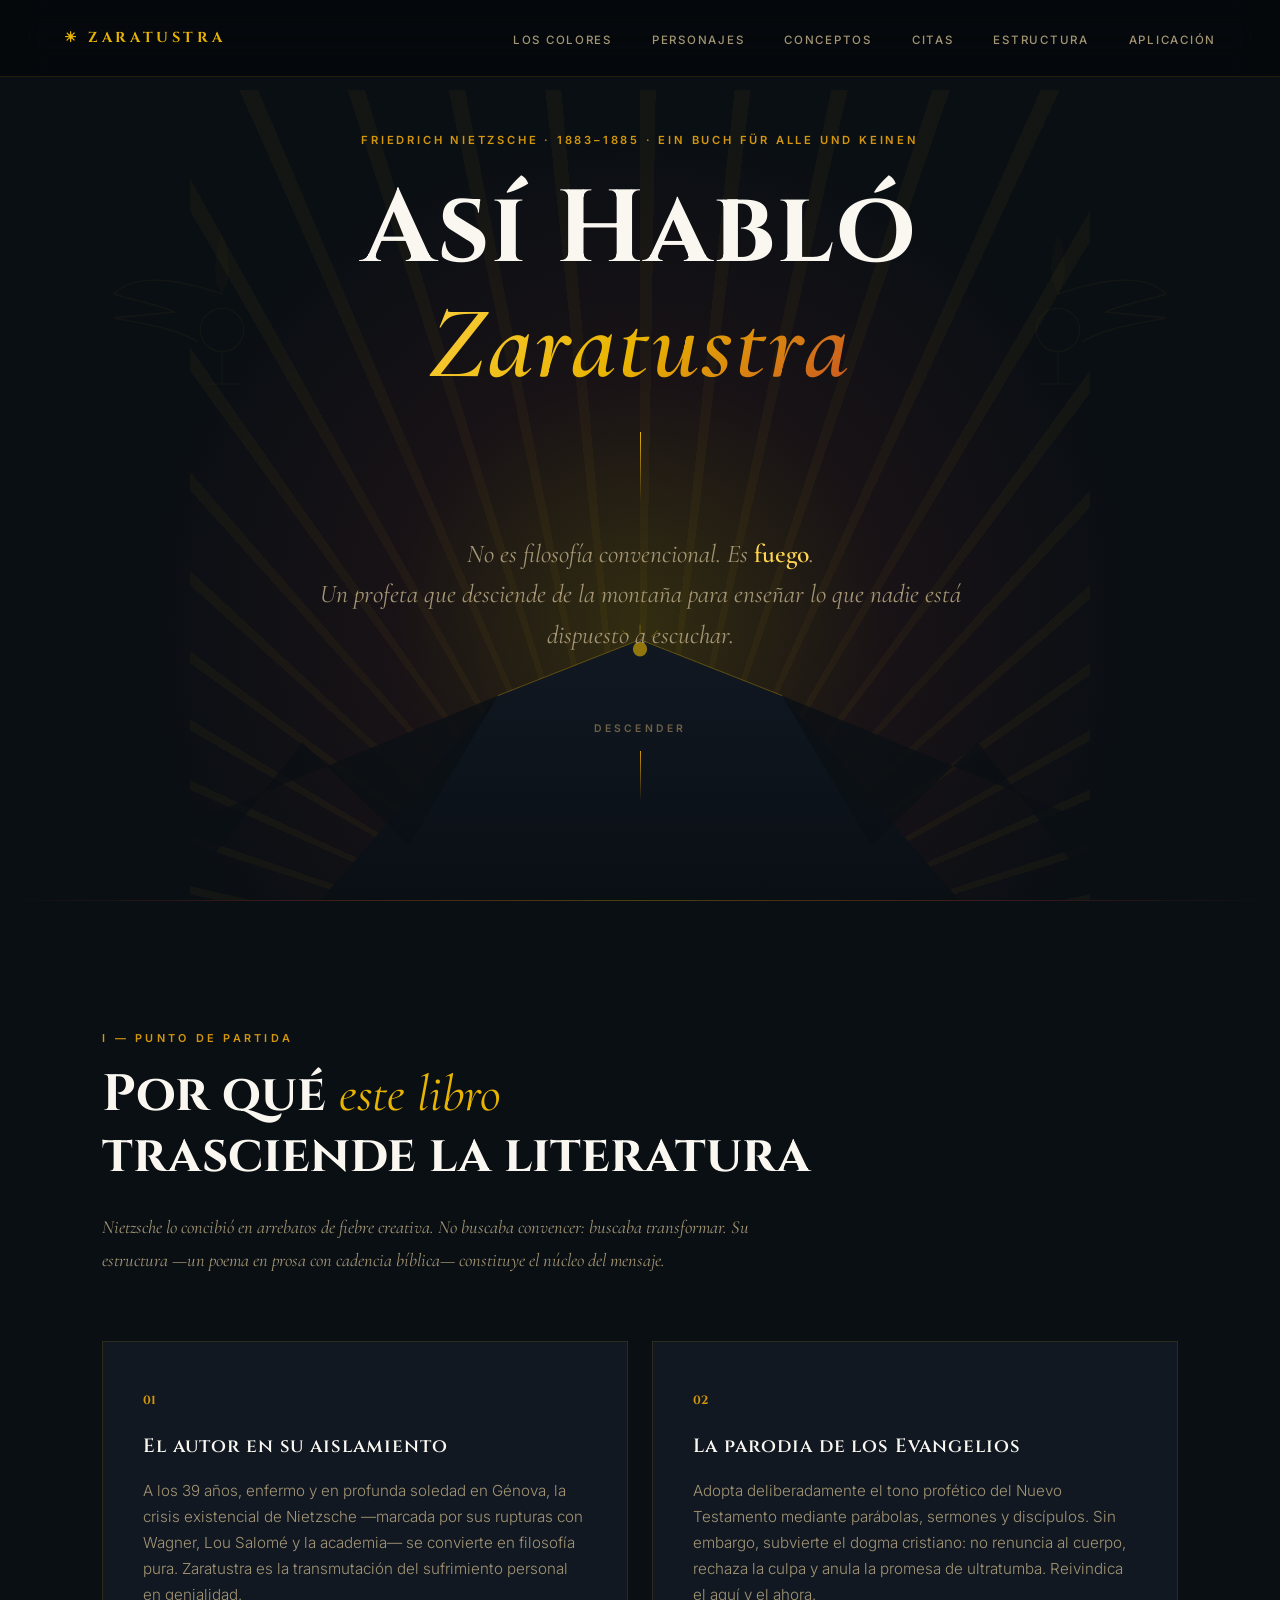
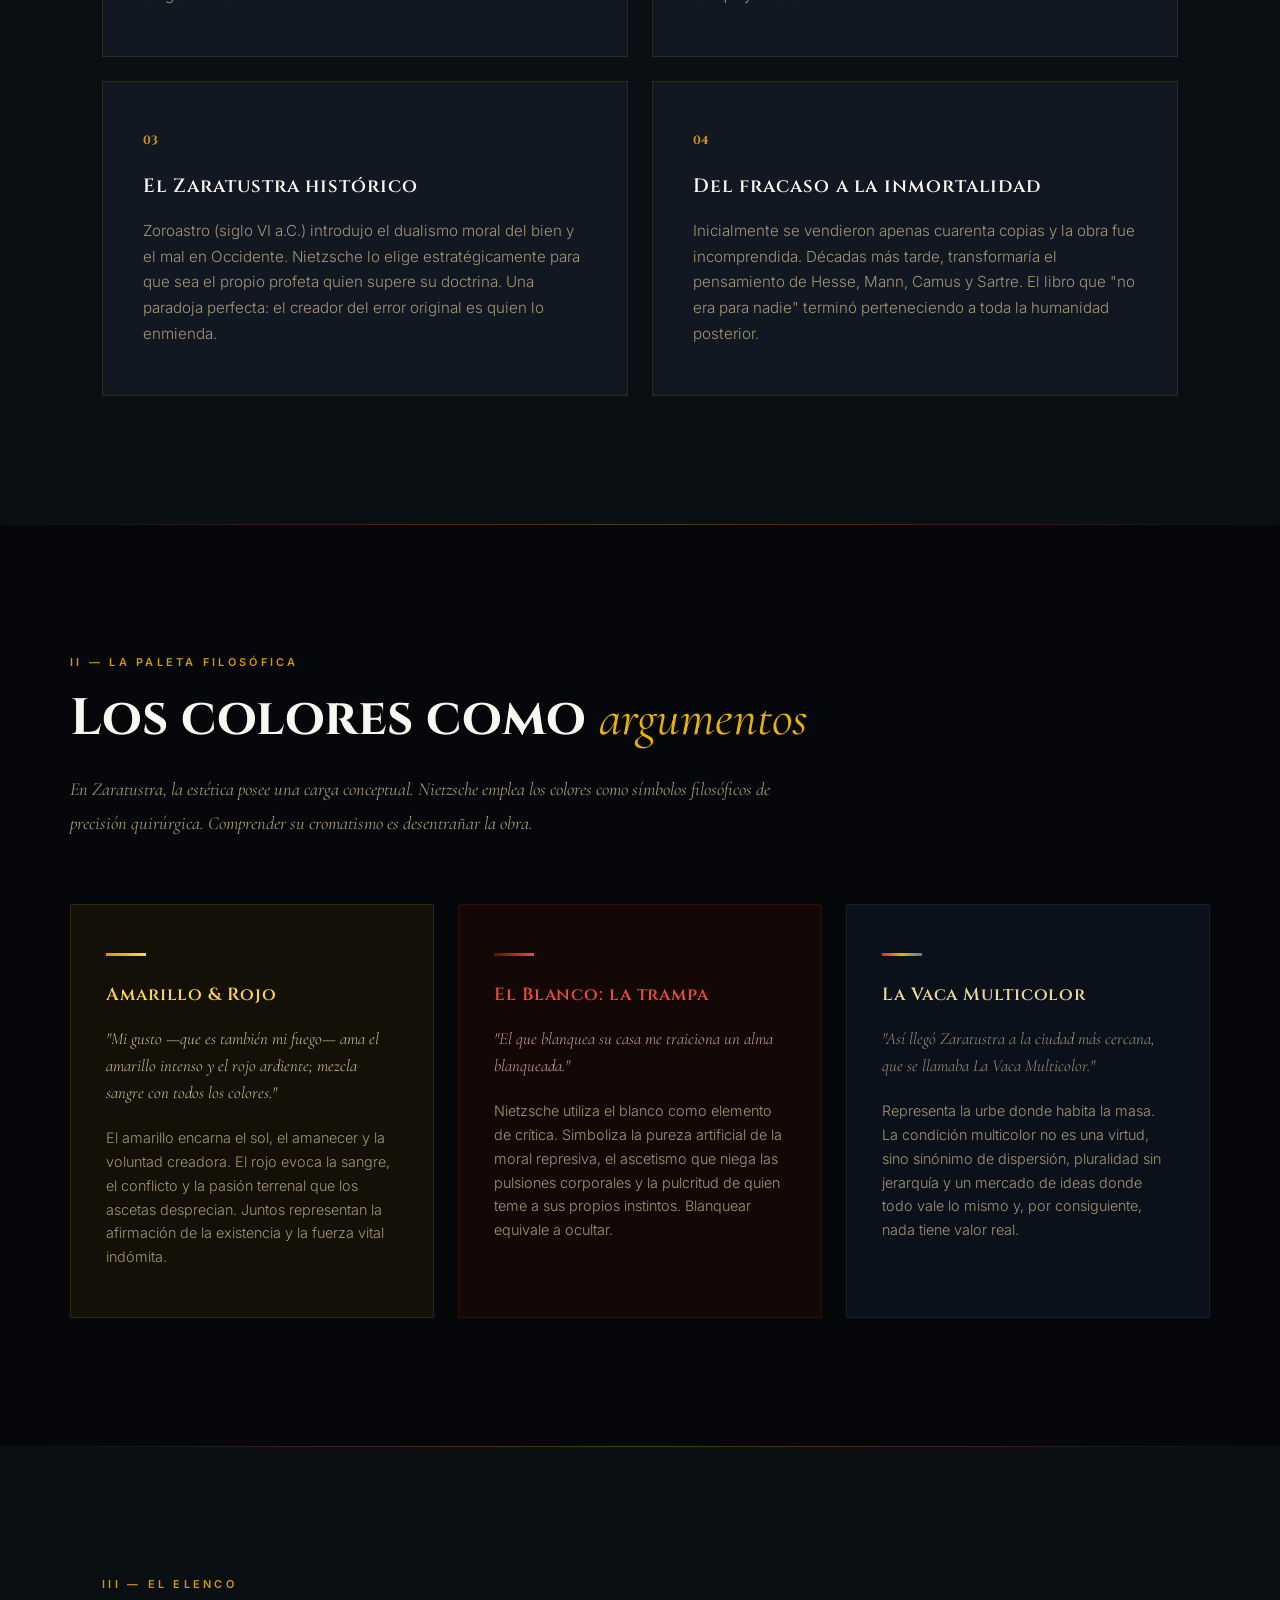
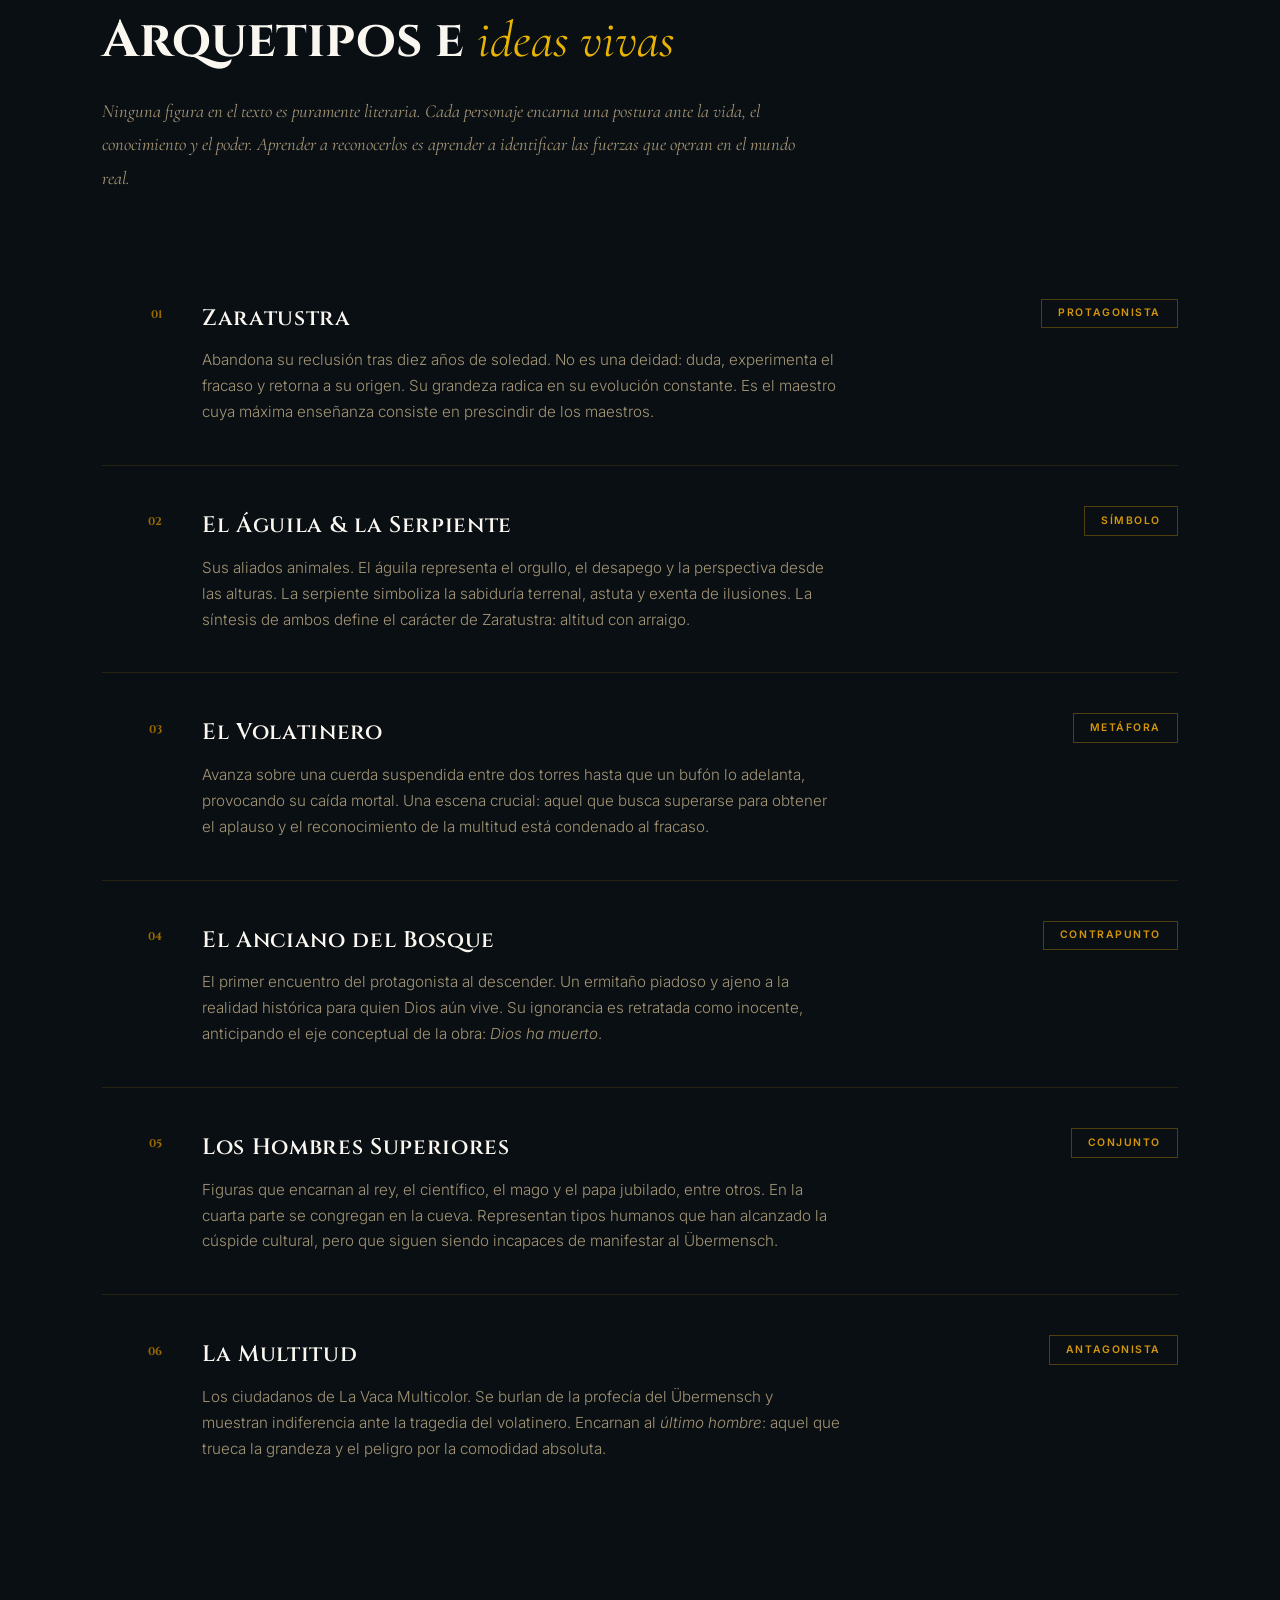
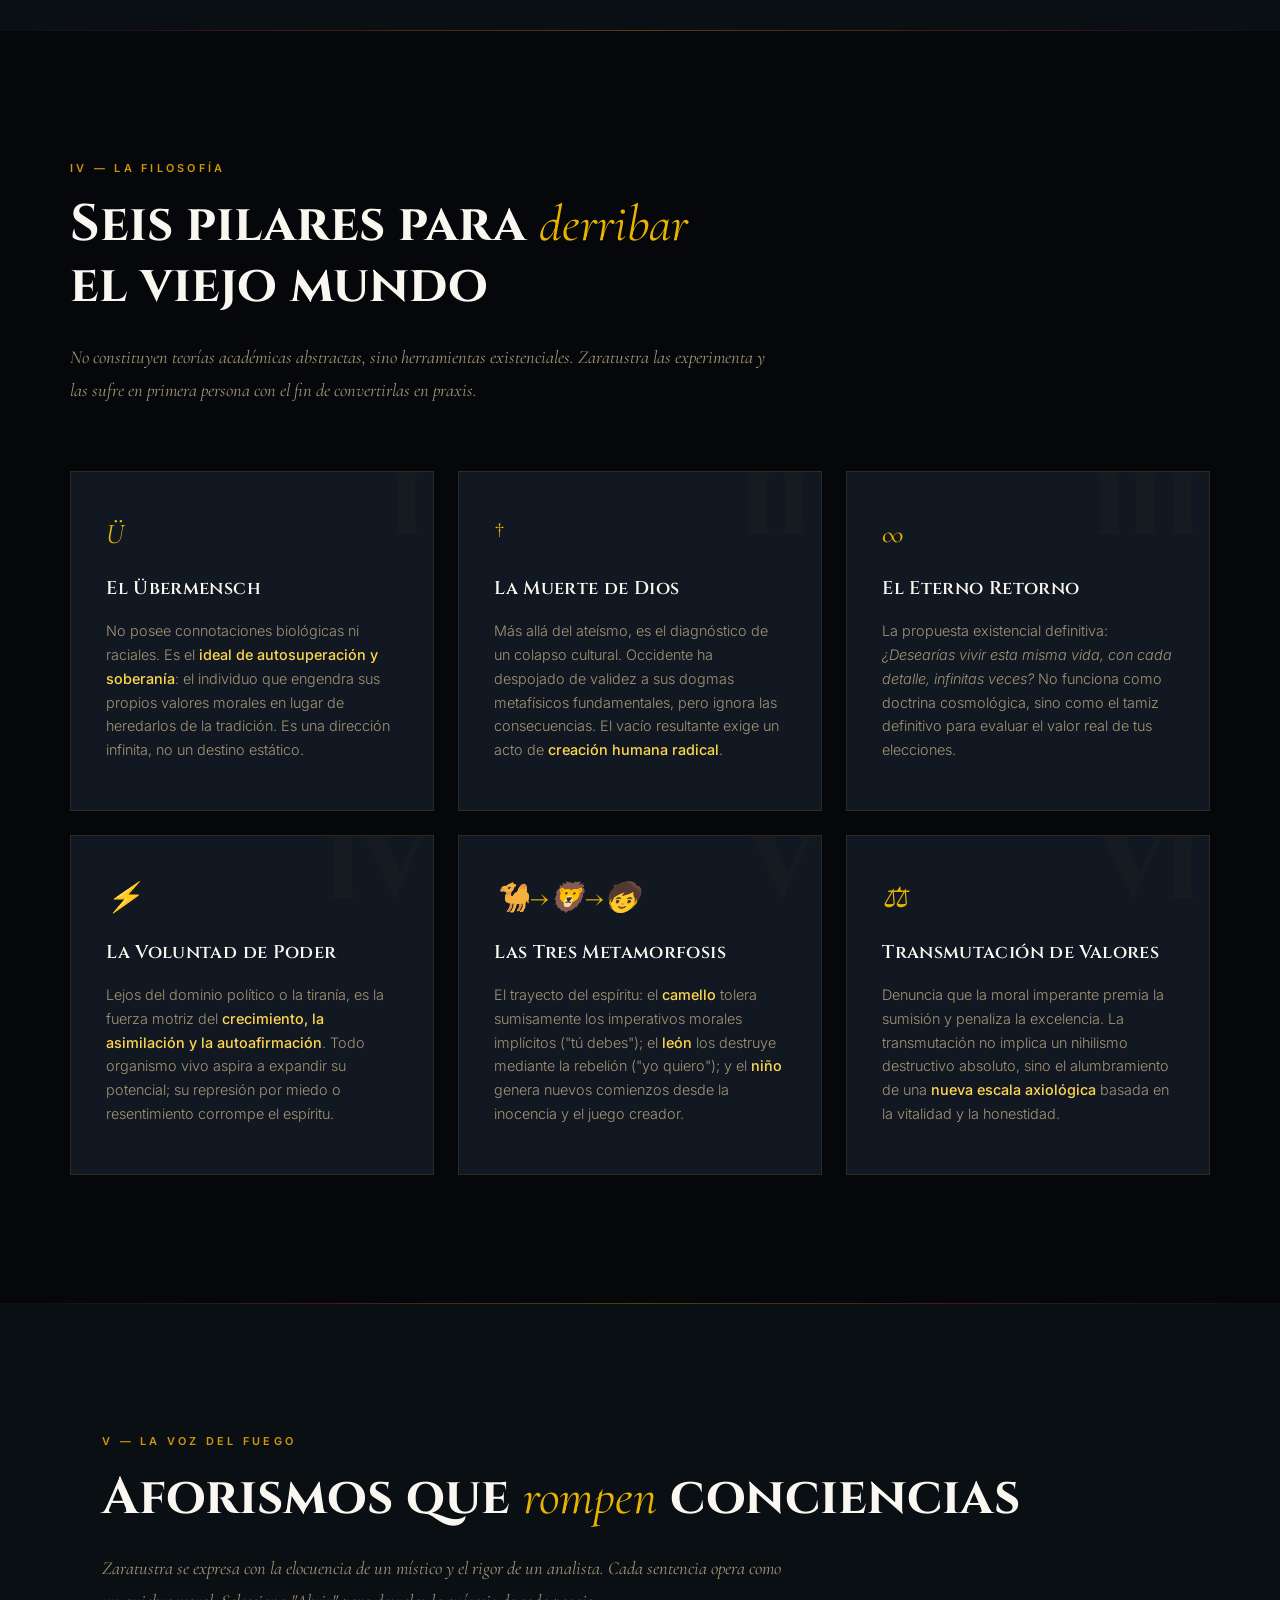
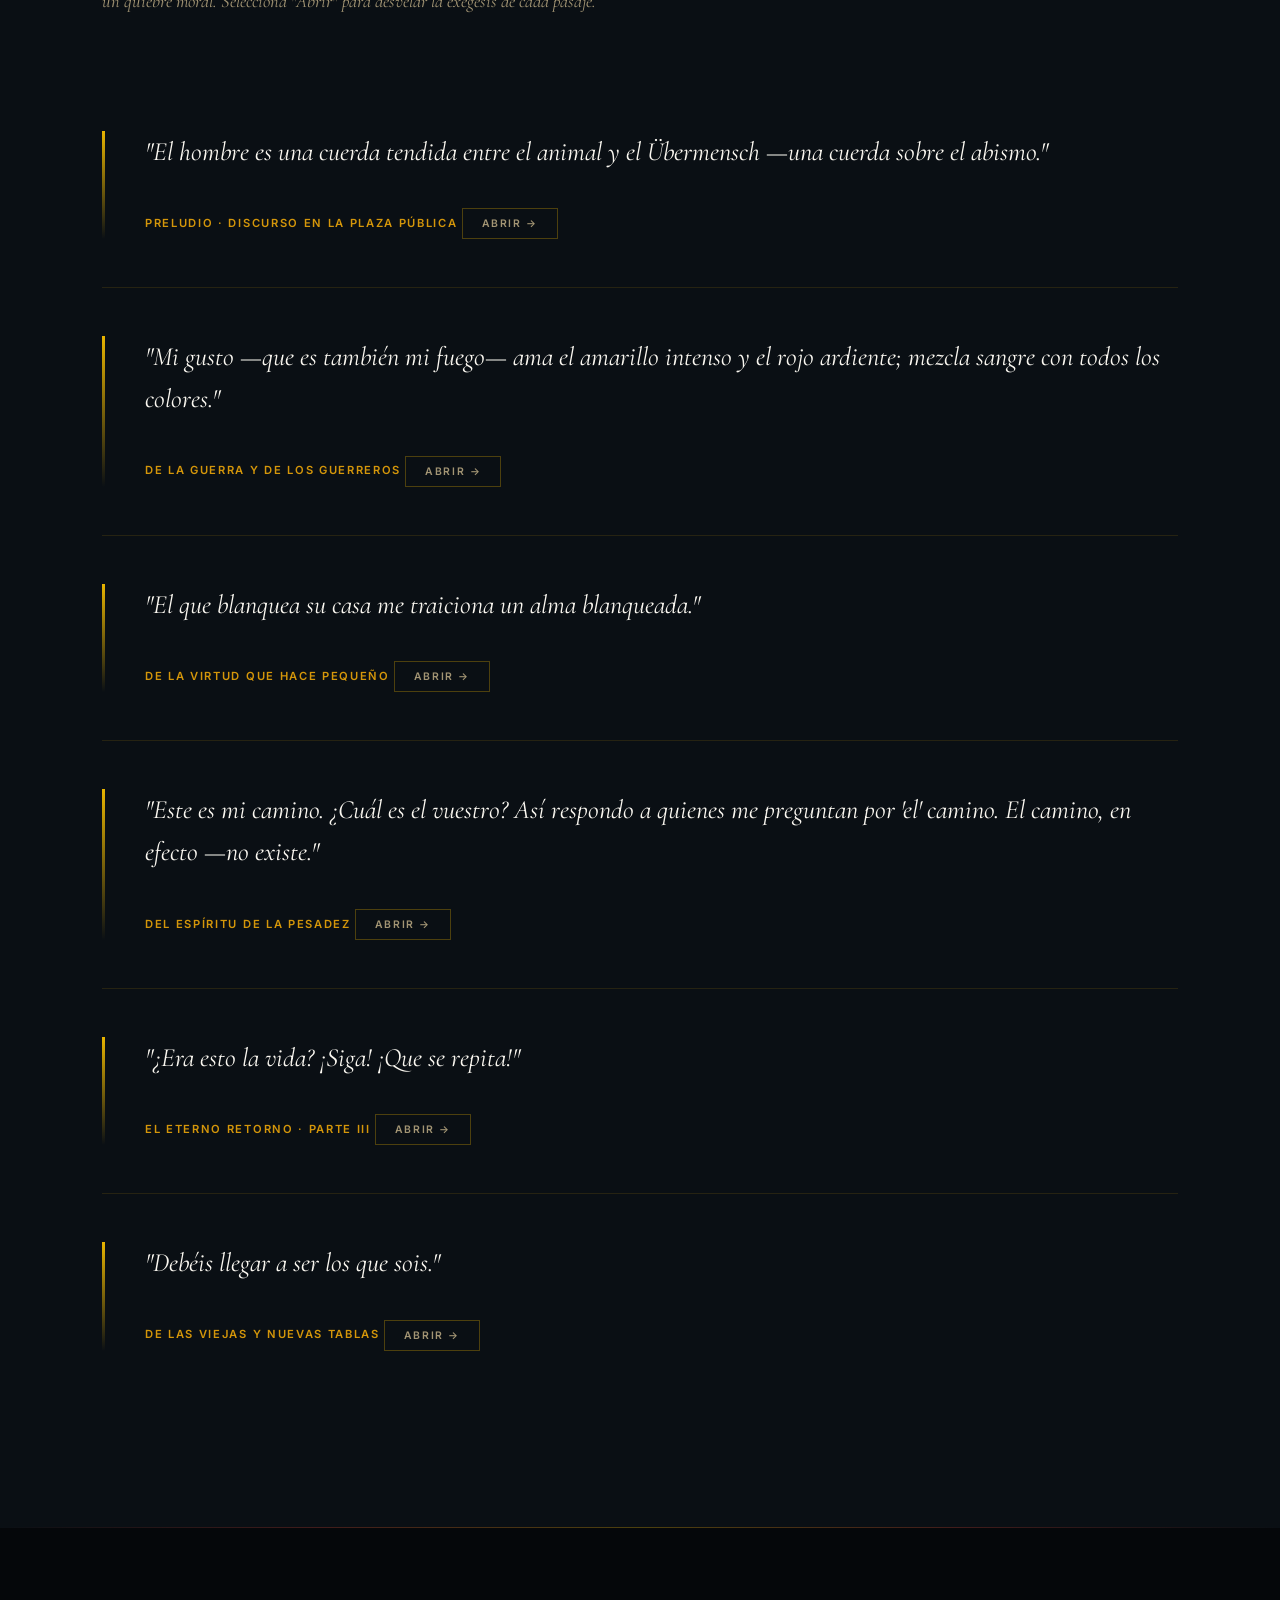
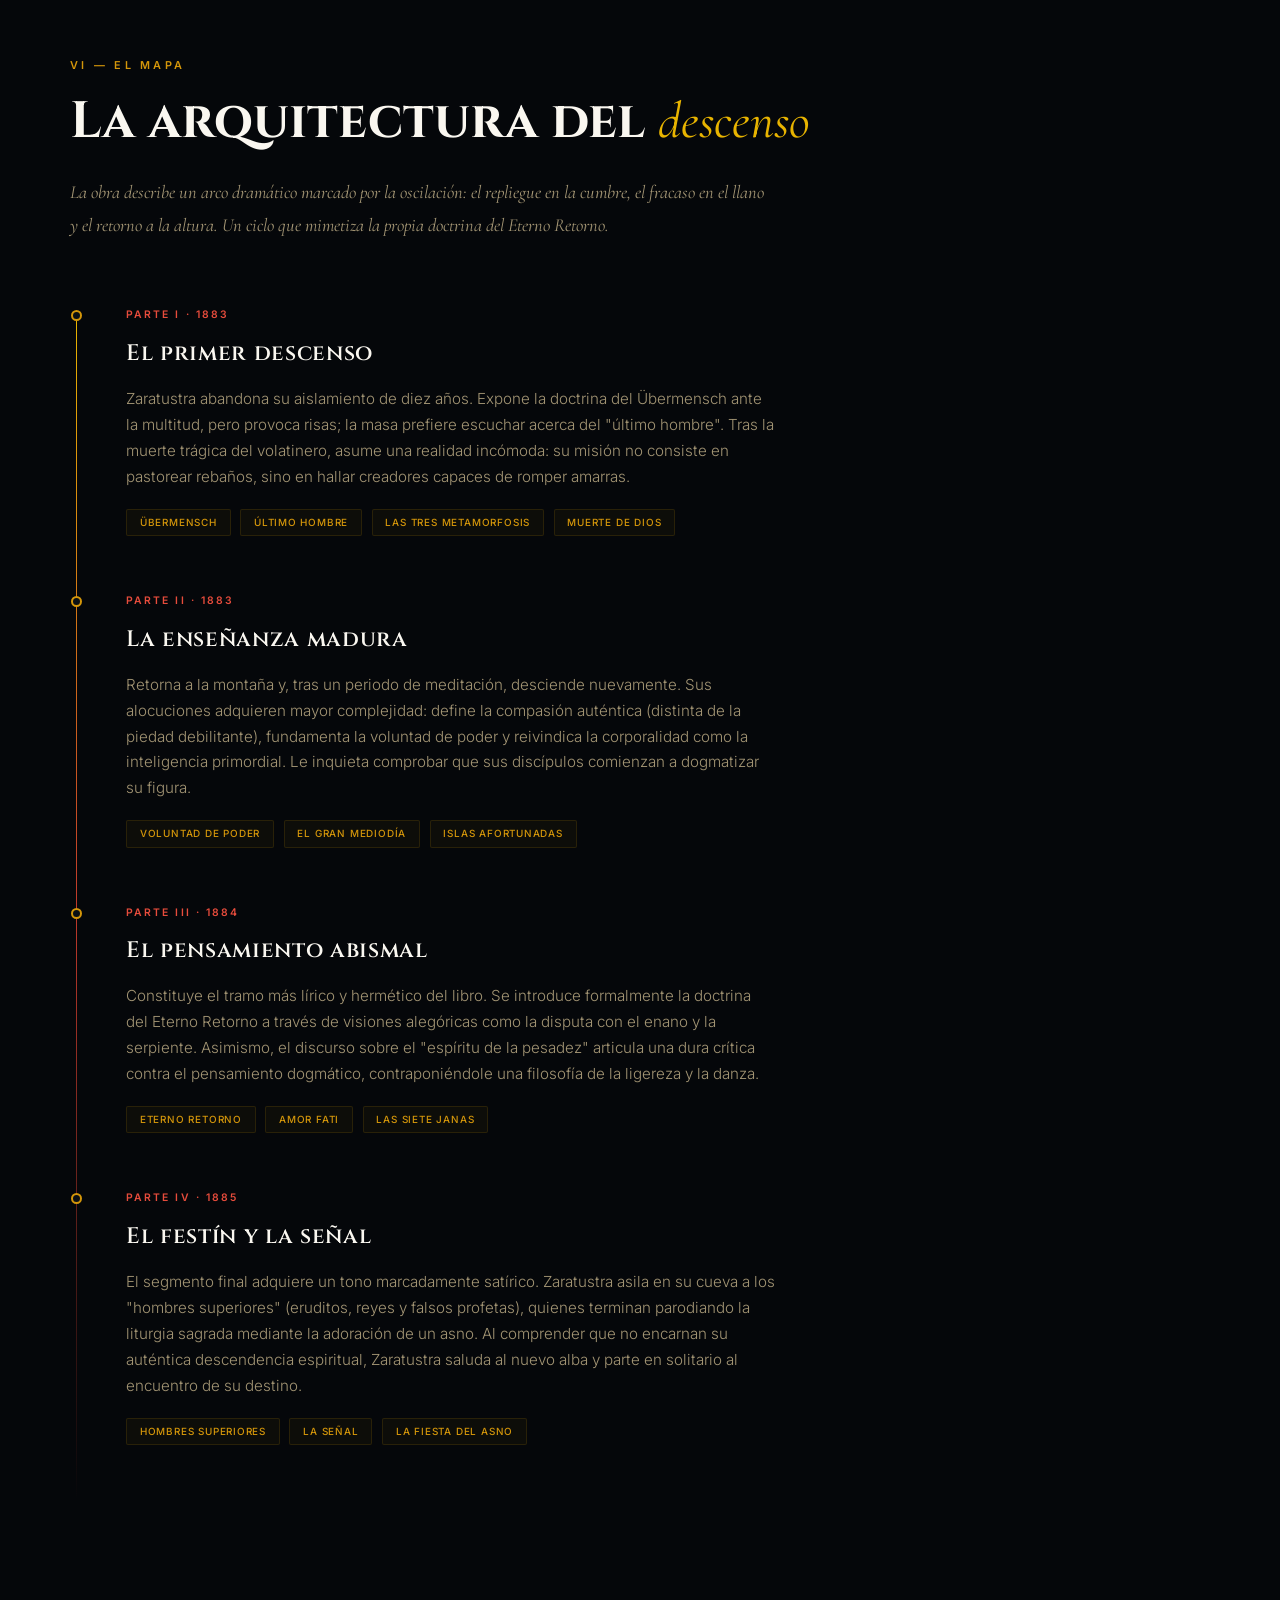
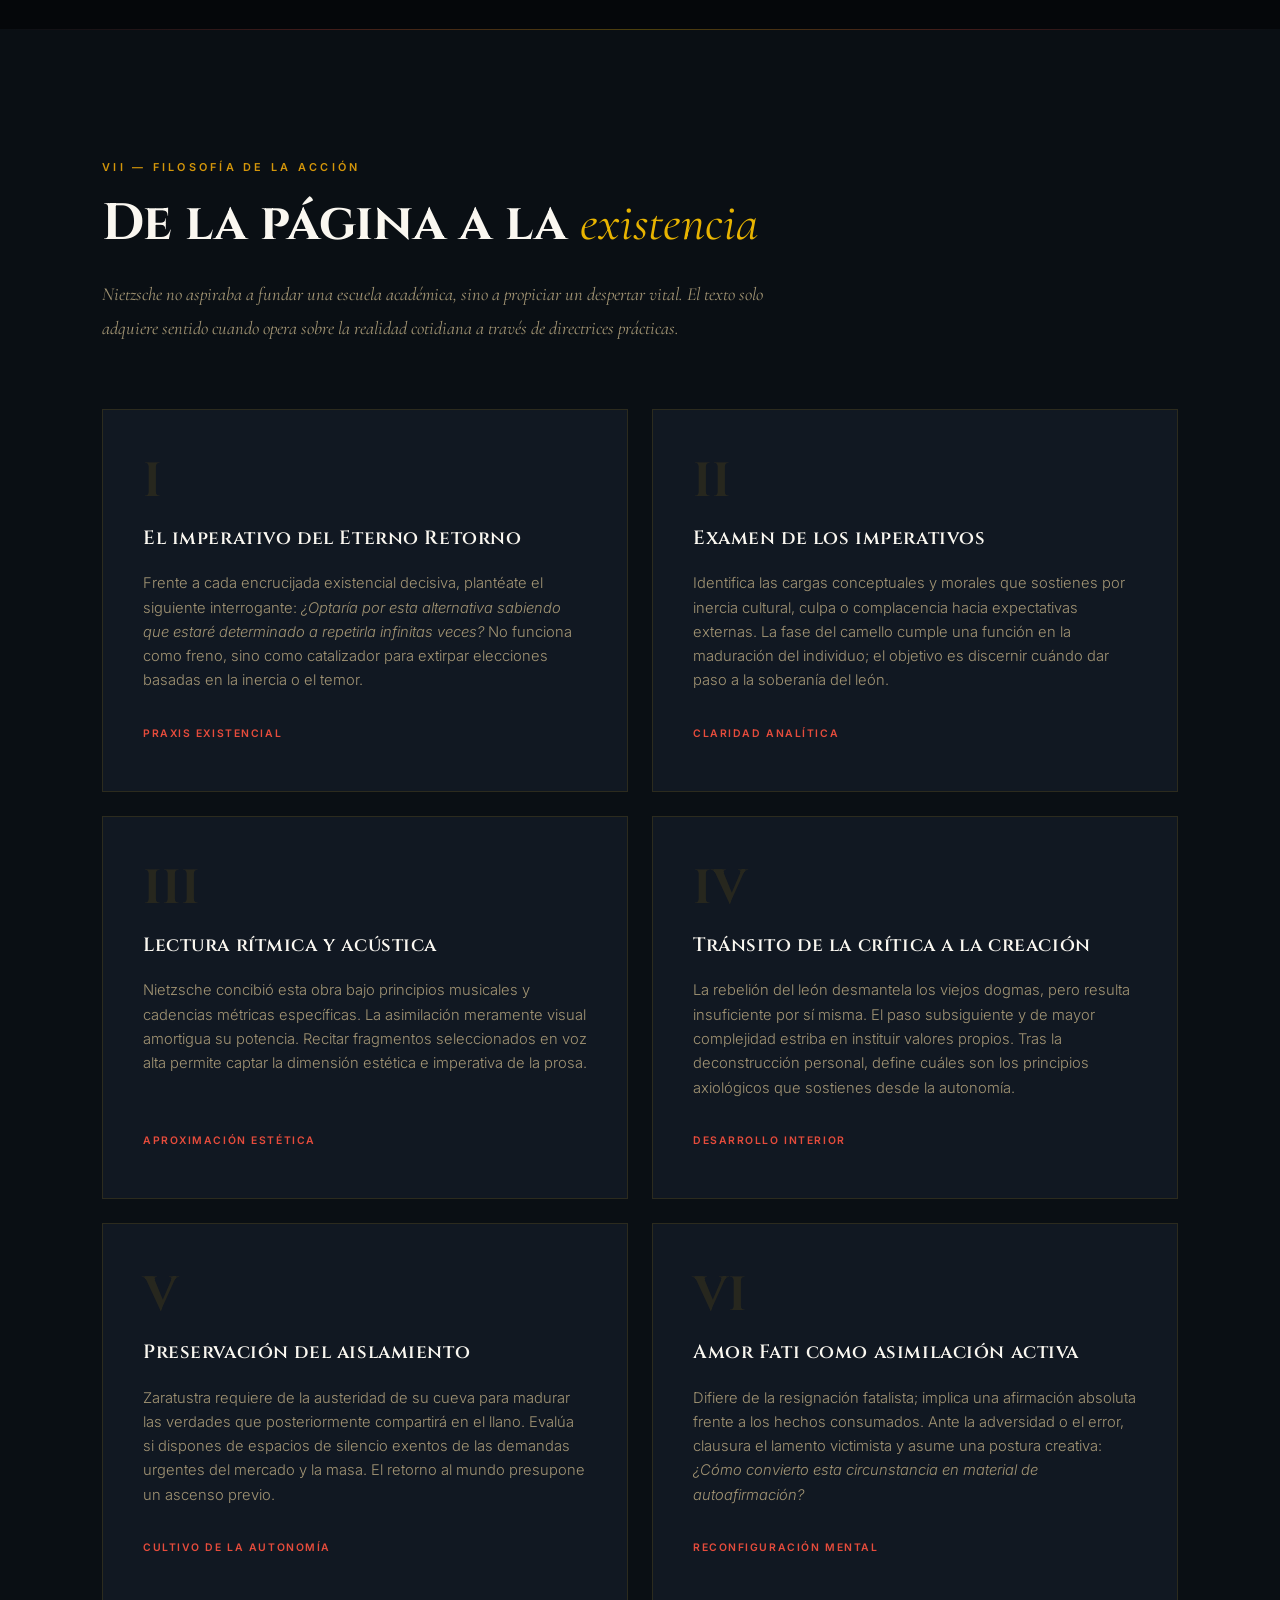
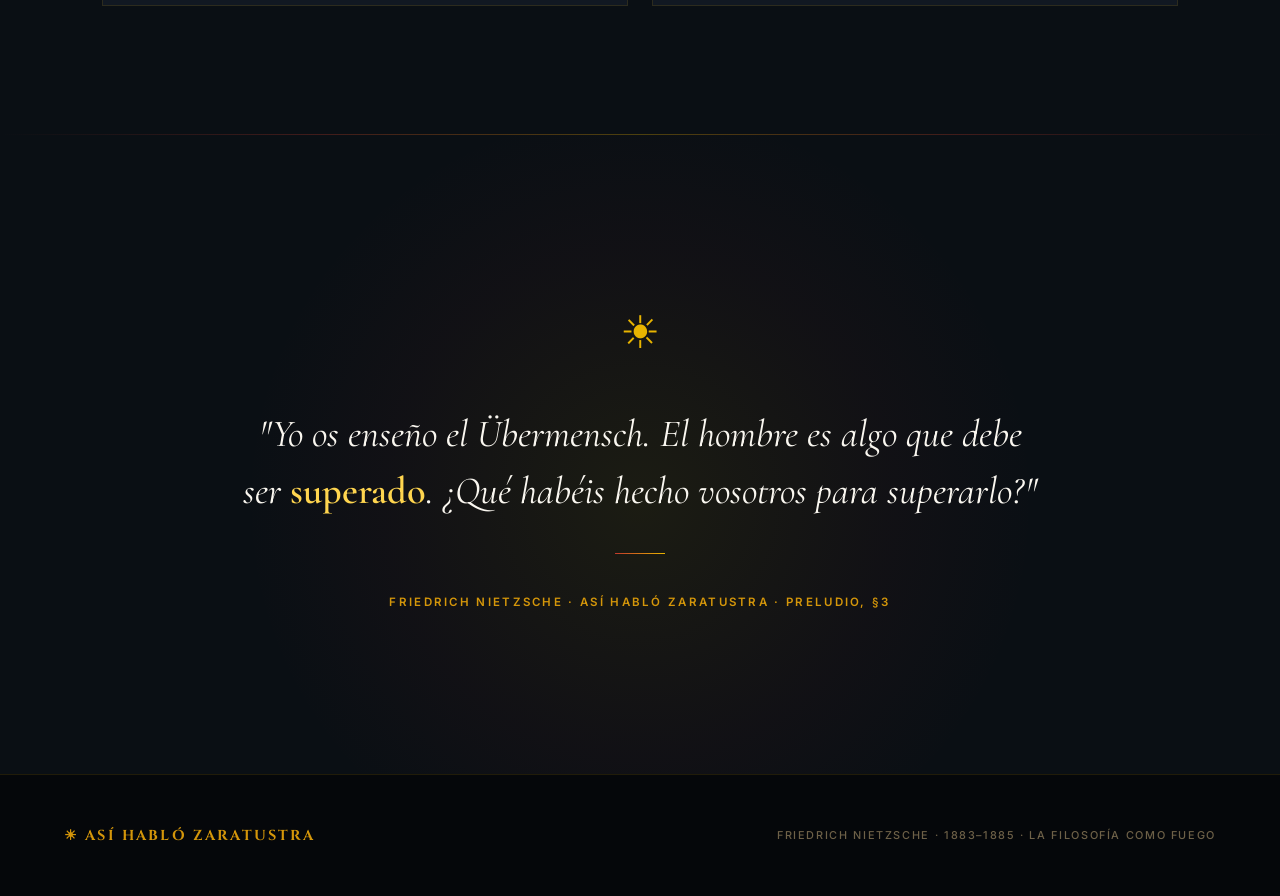
==== index.html @ 47c2f9c1 "add favicon" ====
<!DOCTYPE html>
<html lang="es">
<head>
<meta charset="UTF-8"/>
<meta name="viewport" content="width=device-width, initial-scale=1.0"/>
<title>Así Habló Zaratustra — Friedrich Nietzsche</title>
<link rel="preconnect" href="https://fonts.googleapis.com"/>
<link rel="preconnect" href="https://fonts.gstatic.com" crossorigin/>
<link href="https://fonts.googleapis.com/css2?family=Cormorant+Garamond:ital,wght@0,400;0,600;1,400&family=Cinzel:wght@500;700;900&family=Inter:wght@300;400;500;600&display=swap" rel="stylesheet"/>
<link rel="icon" type="image/png" href="z.png"/>
<link rel="stylesheet" href="style.css"/>
</head>
<body>

<div id="prog"></div>

<nav id="nav">
  <a href="#" class="nav-logo">☀ ZARATUSTRA</a>
  <ul class="nav-links">
    <li><a href="#colores">Los Colores</a></li>
    <li><a href="#personajes">Personajes</a></li>
    <li><a href="#conceptos">Conceptos</a></li>
    <li><a href="#citas">Citas</a></li>
    <li><a href="#estructura">Estructura</a></li>
    <li><a href="#aplicacion">Aplicación</a></li>
  </ul>
  <button class="burger" onclick="abrirMenu()" aria-label="Abrir menú">
    <span></span><span></span><span></span>
  </button>
</nav>

<div class="mob-menu" id="mobMenu">
  <button class="mob-close" onclick="cerrarMenu()">✕</button>
  <a href="#colores" onclick="cerrarMenu()">Los Colores</a>
  <a href="#personajes" onclick="cerrarMenu()">Personajes</a>
  <a href="#conceptos" onclick="cerrarMenu()">Conceptos</a>
  <a href="#citas" onclick="cerrarMenu()">Citas</a>
  <a href="#estructura" onclick="cerrarMenu()">Estructura</a>
  <a href="#aplicacion" onclick="cerrarMenu()">Aplicación</a>
</div>

<!-- ─── HERO ─── -->
<section id="hero">
  <div class="hero-sol"></div>
  <div class="hero-rayos"></div>

  <!-- Decoración Faravahar SVG -->
  <svg class="faravahar-deco" viewBox="0 0 200 200" fill="none" xmlns="http://www.w3.org/2000/svg">
    <path d="M100 80 C130 70 170 60 190 80 C175 85 155 88 140 95 L190 100 C165 105 140 108 120 120" stroke="#E8B400" stroke-width="1.2" fill="none"/>
    <path d="M100 80 C90 65 95 45 100 30 C105 45 110 65 100 80Z" fill="#E8B400" opacity="0.5"/>
    <circle cx="100" cy="110" r="18" stroke="#E8B400" stroke-width="1" fill="none"/>
    <line x1="100" y1="128" x2="100" y2="155" stroke="#E8B400" stroke-width="0.8"/>
    <path d="M85 155 L100 155 L115 155" stroke="#E8B400" stroke-width="0.8"/>
  </svg>
  <svg class="faravahar-deco-left" viewBox="0 0 200 200" fill="none" xmlns="http://www.w3.org/2000/svg">
    <path d="M100 80 C130 70 170 60 190 80 C175 85 155 88 140 95 L190 100 C165 105 140 108 120 120" stroke="#E8B400" stroke-width="1.2" fill="none"/>
    <path d="M100 80 C90 65 95 45 100 30 C105 45 110 65 100 80Z" fill="#E8B400" opacity="0.5"/>
    <circle cx="100" cy="110" r="18" stroke="#E8B400" stroke-width="1" fill="none"/>
    <line x1="100" y1="128" x2="100" y2="155" stroke="#E8B400" stroke-width="0.8"/>
    <path d="M85 155 L100 155 L115 155" stroke="#E8B400" stroke-width="0.8"/>
  </svg>

  <!-- Montaña -->
  <svg class="hero-mountain" viewBox="0 0 1440 300" preserveAspectRatio="none" xmlns="http://www.w3.org/2000/svg">
    <defs>
      <linearGradient id="mtnGrad" x1="0" y1="0" x2="0" y2="1">
        <stop offset="0%" stop-color="#111822" stop-opacity="1"/>
        <stop offset="100%" stop-color="#0A0F14" stop-opacity="1"/>
      </linearGradient>
    </defs>
    <path d="M0 300 L360 300 L560 80 L720 20 L880 80 L1080 300 L1440 300 Z" fill="url(#mtnGrad)"/>
    <path d="M560 80 L720 20 L880 80" stroke="#E8B400" stroke-width="1" fill="none" opacity="0.35"/>
    <path d="M0 300 L200 300 L340 130 L460 240 L560 80" fill="rgba(10,15,20,0.8)"/>
    <path d="M880 80 L980 240 L1100 130 L1240 300 L1440 300" fill="rgba(10,15,20,0.8)"/>
    <circle cx="720" cy="30" r="8" fill="#E8B400" opacity="0.6"/>
    <line x1="720" y1="14" x2="720" y2="4" stroke="#E8B400" stroke-width="1" opacity="0.4"/>
    <line x1="733" y1="17" x2="740" y2="10" stroke="#E8B400" stroke-width="1" opacity="0.4"/>
    <line x1="707" y1="17" x2="700" y2="10" stroke="#E8B400" stroke-width="1" opacity="0.4"/>
  </svg>

  <span class="hero-eyebrow rv">Friedrich Nietzsche · 1883–1885 · Ein Buch für Alle und Keinen</span>

  <h1 class="hero-title rv d1">
    Así Habló<br>
    <span class="zaratustra">Zaratustra</span>
  </h1>

  <div class="hero-divider rv d2"></div>

  <p class="hero-sub rv d3">
    No es filosofía convencional. Es <em>fuego</em>.<br>
    Un profeta que desciende de la montaña para enseñar lo que nadie está dispuesto a escuchar.
  </p>

  <div class="hero-scroll rv d4" onclick="document.getElementById('contexto').scrollIntoView()">Descender</div>
</section>

<div class="llama-divider"></div>

<!-- ─── CONTEXTO ─── -->
<section id="contexto" class="sec">
  <span class="eyebrow rv">I — Punto de partida</span>
  <h2 class="sec-titulo rv">Por qué <em>este libro</em><br>trasciende la literatura</h2>
  <p class="sec-lead rv">Nietzsche lo concibió en arrebatos de fiebre creativa. No buscaba convencer: buscaba transformar. Su estructura —un poema en prosa con cadencia bíblica— constituye el núcleo del mensaje.</p>

  <div class="ctx-grid">
    <div class="ctx-card rv">
      <span class="ctx-num">01</span>
      <h3>El autor en su aislamiento</h3>
      <p>A los 39 años, enfermo y en profunda soledad en Génova, la crisis existencial de Nietzsche —marcada por sus rupturas con Wagner, Lou Salomé y la academia— se convierte en filosofía pura. Zaratustra es la transmutación del sufrimiento personal en genialidad.</p>
    </div>
    <div class="ctx-card rv d1">
      <span class="ctx-num">02</span>
      <h3>La parodia de los Evangelios</h3>
      <p>Adopta deliberadamente el tono profético del Nuevo Testamento mediante parábolas, sermones y discípulos. Sin embargo, subvierte el dogma cristiano: no renuncia al cuerpo, rechaza la culpa y anula la promesa de ultratumba. Reivindica el aquí y el ahora.</p>
    </div>
    <div class="ctx-card rv d2">
      <span class="ctx-num">03</span>
      <h3>El Zaratustra histórico</h3>
      <p>Zoroastro (siglo VI a.C.) introdujo el dualismo moral del bien y el mal en Occidente. Nietzsche lo elige estratégicamente para que sea el propio profeta quien supere su doctrina. Una paradoja perfecta: el creador del error original es quien lo enmienda.</p>
    </div>
    <div class="ctx-card rv d3">
      <span class="ctx-num">04</span>
      <h3>Del fracaso a la inmortalidad</h3>
      <p>Inicialmente se vendieron apenas cuarenta copias y la obra fue incomprendida. Décadas más tarde, transformaría el pensamiento de Hesse, Mann, Camus y Sartre. El libro que "no era para nadie" terminó perteneciendo a toda la humanidad posterior.</p>
    </div>
  </div>
</section>

<div class="llama-divider"></div>

<!-- ─── LOS COLORES ─── -->
<section id="colores" class="sec-full">
  <div class="sec-full-inner">
    <span class="eyebrow rv">II — La paleta filosófica</span>
    <h2 class="sec-titulo rv">Los colores como <em>argumentos</em></h2>
    <p class="sec-lead rv">En Zaratustra, la estética posee una carga conceptual. Nietzsche emplea los colores como símbolos filosóficos de precisión quirúrgica. Comprender su cromatismo es desentrañar la obra.</p>

    <div class="colores-grid">
      <div class="color-bloque amarillo rv">
        <div class="color-swatch"></div>
        <h3>Amarillo &amp; Rojo</h3>
        <p class="cita-color">"Mi gusto —que es también mi fuego— ama el amarillo intenso y el rojo ardiente; mezcla sangre con todos los colores."</p>
        <p>El amarillo encarna el sol, el amanecer y la voluntad creadora. El rojo evoca la sangre, el conflicto y la pasión terrenal que los ascetas desprecian. Juntos representan la afirmación de la existencia y la fuerza vital indómita.</p>
      </div>
      <div class="color-bloque rojo rv d1">
        <div class="color-swatch"></div>
        <h3>El Blanco: la trampa</h3>
        <p class="cita-color">"El que blanquea su casa me traiciona un alma blanqueada."</p>
        <p>Nietzsche utiliza el blanco como elemento de crítica. Simboliza la pureza artificial de la moral represiva, el ascetismo que niega las pulsiones corporales y la pulcritud de quien teme a sus propios instintos. Blanquear equivale a ocultar.</p>
      </div>
      <div class="color-bloque multicolor rv d2">
        <div class="color-swatch"></div>
        <h3>La Vaca Multicolor</h3>
        <p class="cita-color">"Así llegó Zaratustra a la ciudad más cercana, que se llamaba La Vaca Multicolor."</p>
        <p>Representa la urbe donde habita la masa. La condición multicolor no es una virtud, sino sinónimo de dispersión, pluralidad sin jerarquía y un mercado de ideas donde todo vale lo mismo y, por consiguiente, nada tiene valor real.</p>
      </div>
    </div>
  </div>
</section>

<div class="llama-divider"></div>

<!-- ─── PERSONAJES ─── -->
<section id="personajes" class="sec">
  <span class="eyebrow rv">III — El elenco</span>
  <h2 class="sec-titulo rv">Arquetipos e <em>ideas vivas</em></h2>
  <p class="sec-lead rv">Ninguna figura en el texto es puramente literaria. Cada personaje encarna una postura ante la vida, el conocimiento y el poder. Aprender a reconocerlos es aprender a identificar las fuerzas que operan en el mundo real.</p>

  <div class="chars rv">
    <div class="char">
      <span class="char-idx">01</span>
      <div>
        <div class="char-nombre">Zaratustra</div>
        <p>Abandona su reclusión tras diez años de soledad. No es una deidad: duda, experimenta el fracaso y retorna a su origen. Su grandeza radica en su evolución constante. Es el maestro cuya máxima enseñanza consiste en prescindir de los maestros.</p>
      </div>
      <span class="char-rol">Protagonista</span>
    </div>
    <div class="char">
      <span class="char-idx">02</span>
      <div>
        <div class="char-nombre">El Águila &amp; la Serpiente</div>
        <p>Sus aliados animales. El águila representa el orgullo, el desapego y la perspectiva desde las alturas. La serpiente simboliza la sabiduría terrenal, astuta y exenta de ilusiones. La síntesis de ambos define el carácter de Zaratustra: altitud con arraigo.</p>
      </div>
      <span class="char-rol">Símbolo</span>
    </div>
    <div class="char">
      <span class="char-idx">03</span>
      <div>
        <div class="char-nombre">El Volatinero</div>
        <p>Avanza sobre una cuerda suspendida entre dos torres hasta que un bufón lo adelanta, provocando su caída mortal. Una escena crucial: aquel que busca superarse para obtener el aplauso y el reconocimiento de la multitud está condenado al fracaso.</p>
      </div>
      <span class="char-rol">Metáfora</span>
    </div>
    <div class="char">
      <span class="char-idx">04</span>
      <div>
        <div class="char-nombre">El Anciano del Bosque</div>
        <p>El primer encuentro del protagonista al descender. Un ermitaño piadoso y ajeno a la realidad histórica para quien Dios aún vive. Su ignorancia es retratada como inocente, anticipando el eje conceptual de la obra: <em>Dios ha muerto</em>.</p>
      </div>
      <span class="char-rol">Contrapunto</span>
    </div>
    <div class="char">
      <span class="char-idx">05</span>
      <div>
        <div class="char-nombre">Los Hombres Superiores</div>
        <p>Figuras que encarnan al rey, el científico, el mago y el papa jubilado, entre otros. En la cuarta parte se congregan en la cueva. Representan tipos humanos que han alcanzado la cúspide cultural, pero que siguen siendo incapaces de manifestar al Übermensch.</p>
      </div>
      <span class="char-rol">Conjunto</span>
    </div>
    <div class="char">
      <span class="char-idx">06</span>
      <div>
        <div class="char-nombre">La Multitud</div>
        <p>Los ciudadanos de La Vaca Multicolor. Se burlan de la profecía del Übermensch y muestran indiferencia ante la tragedia del volatinero. Encarnan al <em>último hombre</em>: aquel que trueca la grandeza y el peligro por la comodidad absoluta.</p>
      </div>
      <span class="char-rol">Antagonista</span>
    </div>
  </div>
</section>

<div class="llama-divider"></div>

<!-- ─── CONCEPTOS ─── -->
<section id="conceptos" class="sec-full">
  <div class="sec-full-inner">
    <span class="eyebrow rv">IV — La filosofía</span>
    <h2 class="sec-titulo rv">Seis pilares para <em>derribar</em><br>el viejo mundo</h2>
    <p class="sec-lead rv">No constituyen teorías académicas abstractas, sino herramientas existenciales. Zaratustra las experimenta y las sufre en primera persona con el fin de convertirlas en praxis.</p>

    <div class="concepts">
      <div class="concept rv" data-num="I">
        <span class="concept-sym">Ü</span>
        <h3>El Übermensch</h3>
        <p>No posee connotaciones biológicas ni raciales. Es el <strong>ideal de autosuperación y soberanía</strong>: el individuo que engendra sus propios valores morales en lugar de heredarlos de la tradición. Es una dirección infinita, no un destino estático.</p>
      </div>
      <div class="concept rv d1" data-num="II">
        <span class="concept-sym">†</span>
        <h3>La Muerte de Dios</h3>
        <p>Más allá del ateísmo, es el diagnóstico de un colapso cultural. Occidente ha despojado de validez a sus dogmas metafísicos fundamentales, pero ignora las consecuencias. El vacío resultante exige un acto de <strong>creación humana radical</strong>.</p>
      </div>
      <div class="concept rv d2" data-num="III">
        <span class="concept-sym">∞</span>
        <h3>El Eterno Retorno</h3>
        <p>La propuesta existencial definitiva: <em>¿Desearías vivir esta misma vida, con cada detalle, infinitas veces?</em> No funciona como doctrina cosmológica, sino como el tamiz definitivo para evaluar el valor real de tus elecciones.</p>
      </div>
      <div class="concept rv" data-num="IV">
        <span class="concept-sym">⚡</span>
        <h3>La Voluntad de Poder</h3>
        <p>Lejos del dominio político o la tiranía, es la fuerza motriz del <strong>crecimiento, la asimilación y la autoafirmación</strong>. Todo organismo vivo aspira a expandir su potencial; su represión por miedo o resentimiento corrompe el espíritu.</p>
      </div>
      <div class="concept rv d1" data-num="V">
        <span class="concept-sym">🐪→🦁→🧒</span>
        <h3>Las Tres Metamorfosis</h3>
        <p>El trayecto del espíritu: el <strong>camello</strong> tolera sumisamente los imperativos morales implícitos ("tú debes"); el <strong>león</strong> los destruye mediante la rebelión ("yo quiero"); y el <strong>niño</strong> genera nuevos comienzos desde la inocencia y el juego creador.</p>
      </div>
      <div class="concept rv d2" data-num="VI">
        <span class="concept-sym">⚖</span>
        <h3>Transmutación de Valores</h3>
        <p>Denuncia que la moral imperante premia la sumisión y penaliza la excelencia. La transmutación no implica un nihilismo destructivo absoluto, sino el alumbramiento de una <strong>nueva escala axiológica</strong> basada en la vitalidad y la honestidad.</p>
      </div>
    </div>
  </div>
</section>

<div class="llama-divider"></div>

<!-- ─── CITAS ─── -->
<section id="citas" class="sec">
  <span class="eyebrow rv">V — La voz del fuego</span>
  <h2 class="sec-titulo rv">Aforismos que <em>rompen</em> conciencias</h2>
  <p class="sec-lead rv">Zaratustra se expresa con la elocuencia de un místico y el rigor de un analista. Cada sentencia opera como un quiebre moral. Selecciona "Abrir" para desvelar la exégesis de cada pasaje.</p>

  <div class="rv">
    <div class="cita-item">
      <div class="cita-linea"></div>
      <div>
        <p class="cita-texto">"El hombre es una cuerda tendida entre el animal y el Übermensch —una cuerda sobre el abismo."</p>
        <span class="cita-origen">Preludio · Discurso en la plaza pública</span>
        <button class="cita-btn" onclick="abrirCita(this)">Abrir →</button>
        <div class="cita-explicacion">No representamos un fin en nosotros mismos, sino un tránsito. La metáfora de la cuerda suspendida denota que la existencia exige una tensión constante: la parálisis conduce inevitablemente a la caída. La evolución demanda el esfuerzo de no claudicar ante la inercia animal ni detenerse por temor. El abismo constituye la condición indispensable del puente.</div>
      </div>
    </div>

    <div class="cita-item">
      <div class="cita-linea"></div>
      <div>
        <p class="cita-texto">"Mi gusto —que es también mi fuego— ama el amarillo intenso y el rojo ardiente; mezcla sangre con todos los colores."</p>
        <span class="cita-origen">De la guerra y de los guerreros</span>
        <button class="cita-btn" onclick="abrirCita(this)">Abrir →</button>
        <div class="cita-explicacion">Aquí se manifiesta la clave estética del pensamiento nietzscheano. El amarillo evoca la iluminación y la soberanía conceptual, mientras que el rojo alude al compromiso vital y al riesgo inherente a la acción. Fusionar sangre con el espectro cromático implica que toda verdad genuina exige un costo personal. Aquel que pretende la belleza sin asumir el conflicto, renuncia a la vida.</div>
      </div>
    </div>

    <div class="cita-item">
      <div class="cita-linea"></div>
      <div>
        <p class="cita-texto">"El que blanquea su casa me traiciona un alma blanqueada."</p>
        <span class="cita-origen">De la virtud que hace pequeño</span>
        <button class="cita-btn" onclick="abrirCita(this)">Abrir →</button>
        <div class="cita-explicacion">El blanco empleado como máscara de respetabilidad. Nietzsche critica la moral burguesa e higienizada que sepulta los instintos bajo un barniz de aparente rectitud. No constituye una muestra de inocencia, sino de cobardía existencial. La obsesión por la uniformidad moral denota pánico frente a la complejidad de las propias pasiones.</div>
      </div>
    </div>

    <div class="cita-item">
      <div class="cita-linea"></div>
      <div>
        <p class="cita-texto">"Este es mi camino. ¿Cuál es el vuestro? Así respondo a quienes me preguntan por 'el' camino. El camino, en efecto —no existe."</p>
        <span class="cita-origen">Del espíritu de la pesadez</span>
        <button class="cita-btn" onclick="abrirCita(this)">Abrir →</button>
        <div class="cita-explicacion">Representa el pasaje más adogmático de la obra. Zaratustra rechaza la veneración ciega de sus partidarios. El mayor fracaso de su doctrina sería dar origen a una estirpe de imitadores que adopten su senda en lugar de trazar la propia. El propósito último de la pedagogía emancipadora es disolver la necesidad del maestro.</div>
      </div>
    </div>

    <div class="cita-item">
      <div class="cita-linea"></div>
      <div>
        <p class="cita-texto">"¿Era esto la vida? ¡Siga! ¡Que se repita!"</p>
        <span class="cita-origen">El Eterno Retorno · Parte III</span>
        <button class="cita-btn" onclick="abrirCita(this)">Abrir →</button>
        <div class="cita-explicacion">La máxima síntesis del pensamiento de Nietzsche. Condensa las nociones de Eterno Retorno y Amor Fati en una sola exclamación. No denota resignación pasiva ante el destino, sino una aceptación entusiasta y soberana. Reclamar la repetición de la existencia, incluyendo sus tramos más dolorosos, constituye el acto supremo de liberación espiritual.</div>
      </div>
    </div>

    <div class="cita-item">
      <div class="cita-linea"></div>
      <div>
        <p class="cita-texto">"Debéis llegar a ser los que sois."</p>
        <span class="cita-origen">De las viejas y nuevas tablas</span>
        <button class="cita-btn" onclick="abrirCita(this)">Abrir →</button>
        <div class="cita-explicacion">Lejos de ser una obviedad, plantea el desafío ontológico definitivo. El ser humano suele habitar identidades ajenas moldeadas por mandatos familiares, expectativas sociales o el miedo a la libertad. Devenir lo que se es exige despojarse de los estratos morales impuestos para descubrir la singularidad que subyace en el origen.</div>
      </div>
    </div>
  </div>
</section>

<div class="llama-divider"></div>

<!-- ─── ESTRUCTURA ─── -->
<section id="estructura" class="sec-full">
  <div class="sec-full-inner">
    <span class="eyebrow rv">VI — El mapa</span>
    <h2 class="sec-titulo rv">La arquitectura del <em>descenso</em></h2>
    <p class="sec-lead rv">La obra describe un arco dramático marcado por la oscilación: el repliegue en la cumbre, el fracaso en el llano y el retorno a la altura. Un ciclo que mimetiza la propia doctrina del Eterno Retorno.</p>

    <div class="timeline">
      <div class="tl-entry rv">
        <span class="tl-label">Parte I · 1883</span>
        <h3>El primer descenso</h3>
        <p>Zaratustra abandona su aislamiento de diez años. Expone la doctrina del Übermensch ante la multitud, pero provoca risas; la masa prefiere escuchar acerca del "último hombre". Tras la muerte trágica del volatinero, asume una realidad incómoda: su misión no consiste en pastorear rebaños, sino en hallar creadores capaces de romper amarras.</p>
        <div class="tl-tags">
          <span class="tl-tag">Übermensch</span>
          <span class="tl-tag">Último Hombre</span>
          <span class="tl-tag">Las Tres Metamorfosis</span>
          <span class="tl-tag">Muerte de Dios</span>
        </div>
      </div>
      <div class="tl-entry rv">
        <span class="tl-label">Parte II · 1883</span>
        <h3>La enseñanza madura</h3>
        <p>Retorna a la montaña y, tras un periodo de meditación, desciende nuevamente. Sus alocuciones adquieren mayor complejidad: define la compasión auténtica (distinta de la piedad debilitante), fundamenta la voluntad de poder y reivindica la corporalidad como la inteligencia primordial. Le inquieta comprobar que sus discípulos comienzan a dogmatizar su figura.</p>
        <div class="tl-tags">
          <span class="tl-tag">Voluntad de Poder</span>
          <span class="tl-tag">El Gran Mediodía</span>
          <span class="tl-tag">Islas Afortunadas</span>
        </div>
      </div>
      <div class="tl-entry rv">
        <span class="tl-label">Parte III · 1884</span>
        <h3>El pensamiento abismal</h3>
        <p>Constituye el tramo más lírico y hermético del libro. Se introduce formalmente la doctrina del Eterno Retorno a través de visiones alegóricas como la disputa con el enano y la serpiente. Asimismo, el discurso sobre el "espíritu de la pesadez" articula una dura crítica contra el pensamiento dogmático, contraponiéndole una filosofía de la ligereza y la danza.</p>
        <div class="tl-tags">
          <span class="tl-tag">Eterno Retorno</span>
          <span class="tl-tag">Amor Fati</span>
          <span class="tl-tag">Las Siete Janas</span>
        </div>
      </div>
      <div class="tl-entry rv">
        <span class="tl-label">Parte IV · 1885</span>
        <h3>El festín y la señal</h3>
        <p>El segmento final adquiere un tono marcadamente satírico. Zaratustra asila en su cueva a los "hombres superiores" (eruditos, reyes y falsos profetas), quienes terminan parodiando la liturgia sagrada mediante la adoración de un asno. Al comprender que no encarnan su auténtica descendencia espiritual, Zaratustra saluda al nuevo alba y parte en solitario al encuentro de su destino.</p>
        <div class="tl-tags">
          <span class="tl-tag">Hombres Superiores</span>
          <span class="tl-tag">La Señal</span>
          <span class="tl-tag">La Fiesta del Asno</span>
        </div>
      </div>
    </div>
  </div>
</section>

<div class="llama-divider"></div>

<!-- ─── APLICACIÓN ─── -->
<section id="aplicacion" class="sec">
  <span class="eyebrow rv">VII — Filosofía de la acción</span>
  <h2 class="sec-titulo rv">De la página a la <em>existencia</em></h2>
  <p class="sec-lead rv">Nietzsche no aspiraba a fundar una escuela académica, sino a propiciar un despertar vital. El texto solo adquiere sentido cuando opera sobre la realidad cotidiana a través de directrices prácticas.</p>

  <div class="apply-grid">
    <div class="apply-card rv">
      <div class="apply-n">I</div>
      <h3>El imperativo del Eterno Retorno</h3>
      <p>Frente a cada encrucijada existencial decisiva, plantéate el siguiente interrogante: <em>¿Optaría por esta alternativa sabiendo que estaré determinado a repetirla infinitas veces?</em> No funciona como freno, sino como catalizador para extirpar elecciones basadas en la inercia o el temor.</p>
      <span class="apply-tag">Praxis existencial</span>
    </div>
    <div class="apply-card rv d1">
      <div class="apply-n">II</div>
      <h3>Examen de los imperativos</h3>
      <p>Identifica las cargas conceptuales y morales que sostienes por inercia cultural, culpa o complacencia hacia expectativas externas. La fase del camello cumple una función en la maduración del individuo; el objetivo es discernir cuándo dar paso a la soberanía del león.</p>
      <span class="apply-tag">Claridad analítica</span>
    </div>
    <div class="apply-card rv">
      <div class="apply-n">III</div>
      <h3>Lectura rítmica y acústica</h3>
      <p>Nietzsche concibió esta obra bajo principios musicales y cadencias métricas específicas. La asimilación meramente visual amortigua su potencia. Recitar fragmentos seleccionados en voz alta permite captar la dimensión estética e imperativa de la prosa.</p>
      <span class="apply-tag">Aproximación estética</span>
    </div>
    <div class="apply-card rv d1">
      <div class="apply-n">IV</div>
      <h3>Tránsito de la crítica a la creación</h3>
      <p>La rebelión del león desmantela los viejos dogmas, pero resulta insuficiente por sí misma. El paso subsiguiente y de mayor complejidad estriba en instituir valores propios. Tras la deconstrucción personal, define cuáles son los principios axiológicos que sostienes desde la autonomía.</p>
      <span class="apply-tag">Desarrollo interior</span>
    </div>
    <div class="apply-card rv">
      <div class="apply-n">V</div>
      <h3>Preservación del aislamiento</h3>
      <p>Zaratustra requiere de la austeridad de su cueva para madurar las verdades que posteriormente compartirá en el llano. Evalúa si dispones de espacios de silencio exentos de las demandas urgentes del mercado y la masa. El retorno al mundo presupone un ascenso previo.</p>
      <span class="apply-tag">Cultivo de la autonomía</span>
    </div>
    <div class="apply-card rv d1">
      <div class="apply-n">VI</div>
      <h3>Amor Fati como asimilación activa</h3>
      <p>Difiere de la resignación fatalista; implica una afirmación absoluta frente a los hechos consumados. Ante la adversidad o el error, clausura el lamento victimista y asume una postura creativa: <em>¿Cómo convierto esta circunstancia en material de autoafirmación?</em></p>
      <span class="apply-tag">Reconfiguración mental</span>
    </div>
  </div>
</section>

<div class="llama-divider"></div>

<!-- ─── FINAL ─── -->
<section id="final">
  <div class="final-glow"></div>
  <span class="final-sym rv">☀</span>
  <blockquote class="final-cita rv">
    "Yo os enseño el Übermensch. El hombre es algo que debe ser <strong>superado</strong>. ¿Qué habéis hecho vosotros para superarlo?"
  </blockquote>
  <div class="final-linea rv"></div>
  <span class="final-attr rv">Friedrich Nietzsche · Así Habló Zaratustra · Preludio, §3</span>
</section>

<footer>
  <span class="foot-logo">☀ ASÍ HABLÓ ZARATUSTRA</span>
  <span class="foot-text">Friedrich Nietzsche · 1883–1885 · La filosofía como fuego</span>
</footer>

<script src="main.js"></script>
</body>
</html>
---- style.css ----
/* ─── PALETA DE NIETZSCHE REFINADA ─── */
:root {
  --amarillo:    #E8B400;
  --amarillo-2:  #FFD54F;
  --amarillo-3:  #D4960A;
  --amarillo-4:  #9A6A00;
  --rojo:        #C0392B;
  --rojo-2:      #E74C3C;
  --rojo-oscuro: #5C130C;
  --ocre:        #B5722A;
  --azul-noche:  #0A0F14; /* Más profundo y limpio */
  --azul-2:      #111822;
  --azul-3:      #172230;
  --alba:        #F5E6C0;
  --alba-2:      #EDD89A;
  --blanco:      #FAF7F0;
  --negro:       #05070A;
  --texto:       #EADFC9;
  --texto-dim:   #A39574;
  --texto-faint: #6E6148;
  --borde:       rgba(232,180,0,0.12);
  --borde-fuerte:rgba(232,180,0,0.30);

  --serif:  'Cormorant Garamond', Georgia, serif;
  --titulo: 'Cinzel', serif;
  --sans:   'Inter', sans-serif;
  --trans:  0.4s cubic-bezier(0.16, 1, 0.3, 1);
}

*, *::before, *::after { box-sizing: border-box; margin: 0; padding: 0; }
html { scroll-behavior: smooth; background: var(--azul-noche); }

body {
  background: var(--azul-noche);
  color: var(--texto);
  font-family: var(--sans); /* Mayor legibilidad para bloques de texto */
  font-size: 1rem;
  line-height: 1.75;
  overflow-x: hidden;
  -webkit-font-smoothing: antialiased;
}

/* ─── BARRA DE PROGRESO ─── */
#prog {
  position: fixed; top: 0; left: 0; z-index: 999;
  height: 3px; width: 0%;
  background: linear-gradient(to right, var(--rojo), var(--amarillo), var(--amarillo-2));
  transition: width 0.1s ease-out;
}

/* ─── NAV ─── */
nav {
  position: fixed; top: 0; left: 0; right: 0; z-index: 100;
  display: flex; align-items: center; justify-content: space-between;
  padding: 1.5rem 4rem;
  background: rgba(5, 7, 10, 0.75);
  backdrop-filter: blur(20px);
  -webkit-backdrop-filter: blur(20px);
  border-bottom: 1px solid var(--borde);
  transition: padding var(--trans), background var(--trans);
}
nav.scrolled { padding: 0.9rem 4rem; background: rgba(5, 7, 10, 0.92); }

.nav-logo {
  font-family: var(--titulo);
  font-size: 0.9rem;
  letter-spacing: 0.25em;
  color: var(--amarillo);
  text-decoration: none;
  font-weight: 700;
  transition: color var(--trans);
}
.nav-logo:hover { color: var(--amarillo-2); }

.nav-links { display: flex; gap: 2.5rem; list-style: none; }
.nav-links a {
  font-family: var(--sans);
  font-size: 0.72rem;
  font-weight: 500;
  letter-spacing: 0.15em;
  text-transform: uppercase;
  color: var(--texto-dim);
  text-decoration: none;
  position: relative;
  padding: 0.5rem 0;
  transition: color var(--trans);
}
.nav-links a::after {
  content: ''; position: absolute; bottom: 0; left: 0; width: 100%; height: 1px;
  background: var(--amarillo); transform: scaleX(0); transform-origin: right;
  transition: transform var(--trans);
}
.nav-links a:hover::after, .nav-links a.active::after { transform: scaleX(1); transform-origin: left; }
.nav-links a:hover, .nav-links a.active { color: var(--amarillo); }

.burger { display: none; background: none; border: none; cursor: pointer; padding: 4px; z-index: 101; }
.burger span { display: block; width: 24px; height: 2px; background: var(--texto-dim); margin: 5px 0; transition: var(--trans); }

/* ─── MOBILE MENU ─── */
.mob-menu {
  position: fixed; inset: 0; z-index: 98;
  background: rgba(5, 7, 10, 0.98);
  display: flex; flex-direction: column; align-items: center; justify-content: center; gap: 2rem;
  opacity: 0; pointer-events: none; transition: opacity var(--trans);
}
.mob-menu.open { opacity: 1; pointer-events: auto; }
.mob-menu a {
  font-family: var(--titulo); font-size: 1.5rem; font-weight: 500;
  color: var(--texto); text-decoration: none; transition: color var(--trans); letter-spacing: 0.1em;
}
.mob-menu a:hover { color: var(--amarillo); }
.mob-close { position: absolute; top: 1.5rem; right: 2rem; background: none; border: none; cursor: pointer; color: var(--texto-dim); font-size: 1.8rem; }

/* ─── HERO ─── */
#hero {
  min-height: 100vh;
  display: flex; flex-direction: column; align-items: center; justify-content: center;
  text-align: center; padding: 8rem 2rem 6rem;
  position: relative; overflow: hidden;
}

.hero-sol {
  position: absolute; bottom: -25%; left: 50%; transform: translateX(-50%);
  width: 1000px; height: 1000px; z-index: 0; pointer-events: none;
  background: radial-gradient(circle at center,
    rgba(232,180,0,0.18) 0%,
    rgba(192,57,43,0.08) 35%,
    rgba(10,15,20,0) 70%);
}

.hero-rayos {
  position: absolute; bottom: -10%; left: 50%; transform: translateX(-50%);
  width: 900px; height: 900px; z-index: 0; opacity: 0.04; pointer-events: none;
  background: repeating-conic-gradient(
    from 0deg at 50% 100%,
    var(--amarillo) 0deg 1deg,
    transparent 1deg 6deg
  );
}

.hero-mountain {
  position: absolute; bottom: -1px; left: 0; right: 0; z-index: 2;
  height: 280px; width: 100%; pointer-events: none;
}

.hero-eyebrow {
  font-family: var(--sans); font-size: 0.7rem; font-weight: 600;
  letter-spacing: 0.25em; text-transform: uppercase;
  color: var(--amarillo-3); margin-bottom: 1.5rem; position: relative; z-index: 3;
}

.hero-title {
  font-family: var(--titulo);
  font-size: clamp(2.8rem, 8vw, 6.5rem);
  font-weight: 700; line-height: 1.1;
  color: var(--blanco); position: relative; z-index: 3;
  letter-spacing: 0.02em;
}
.hero-title .zaratustra {
  display: block;
  background: linear-gradient(135deg, var(--amarillo-2) 0%, var(--amarillo) 50%, var(--rojo) 100%);
  -webkit-background-clip: text; -webkit-text-fill-color: transparent;
  background-clip: text;
  font-style: italic; font-family: var(--serif); font-weight: 600;
}

.hero-divider {
  width: 1px; height: 70px;
  background: linear-gradient(to bottom, var(--amarillo), transparent);
  margin: 2rem auto; position: relative; z-index: 3;
}

.hero-sub {
  font-family: var(--serif); font-style: italic;
  font-size: clamp(1.2rem, 2.5vw, 1.6rem);
  color: var(--texto-dim); position: relative; z-index: 3;
  max-width: 650px; line-height: 1.6;
}
.hero-sub em { color: var(--amarillo-2); font-style: normal; font-weight: 600; }

.hero-scroll {
  margin-top: 4rem; position: relative; z-index: 3;
  font-family: var(--sans); font-size: 0.65rem; font-weight: 600;
  letter-spacing: 0.3em; text-transform: uppercase;
  color: var(--texto-faint); display: flex; flex-direction: column; align-items: center; gap: 0.8rem;
  animation: pulsa 2.5s ease-in-out infinite; cursor: pointer;
}
.hero-scroll::after {
  content: ''; display: block; width: 1px; height: 50px;
  background: linear-gradient(to bottom, var(--amarillo-3), transparent);
}
@keyframes pulsa { 0%,100%{opacity:0.4;transform:translateY(0)} 50%{opacity:1;transform:translateY(6px)} }

.faravahar-deco, .faravahar-deco-left {
  position: absolute; top: 22%; z-index: 1; opacity: 0.04; width: 240px; height: 240px; pointer-events: none;
}
.faravahar-deco { right: 8%; }
.faravahar-deco-left { left: 8%; transform: scaleX(-1); }

/* ─── SECCIONES GENERALES ─── */
.sec { padding: 8rem 2rem; max-width: 1140px; margin: 0 auto; }
.sec-full { padding: 8rem 2rem; background: var(--negro); position: relative; }
.sec-full-inner { max-width: 1140px; margin: 0 auto; }

.eyebrow {
  font-family: var(--sans); font-size: 0.68rem; font-weight: 600;
  letter-spacing: 0.3em; text-transform: uppercase;
  color: var(--amarillo-3); margin-bottom: 1rem; display: block;
}

.sec-titulo {
  font-family: var(--titulo);
  font-size: clamp(2rem, 4vw, 3.2rem);
  font-weight: 700; line-height: 1.2;
  color: var(--blanco); margin-bottom: 1.5rem;
}
.sec-titulo em { font-style: italic; font-family: var(--serif); color: var(--amarillo); font-weight: 400; }

.sec-lead {
  font-size: 1.15rem; color: var(--texto-dim);
  max-width: 700px; line-height: 1.8; margin-bottom: 4rem;
  font-family: var(--serif); font-style: italic;
}

/* ─── LINEA DIVISORIA DE FUEGO ─── */
.llama-divider {
  width: 100%; height: 1px;
  background: linear-gradient(to right, transparent, var(--rojo), var(--amarillo), var(--rojo), transparent);
  opacity: 0.3; margin: 0;
}

/* ─── CONTEXTO: SECCIÓN CUADRÍCULA ─── */
.ctx-grid {
  display: grid; grid-template-columns: repeat(2, 1fr);
  gap: 1.5rem; margin-top: 2rem;
}
.ctx-card {
  background: var(--azul-2);
  padding: 3rem 2.5rem; border: 1px solid var(--borde);
  transition: border-color var(--trans), background var(--trans), transform var(--trans);
  position: relative;
}
.ctx-card:hover {
  background: var(--azul-3);
  border-color: var(--borde-fuerte);
  transform: translateY(-2px);
}
.ctx-num {
  font-family: var(--titulo); font-size: 0.75rem; font-weight: 700;
  color: var(--amarillo-3); margin-bottom: 1.2rem; display: block;
}
.ctx-card h3 {
  font-family: var(--titulo); font-size: 1.2rem; font-weight: 600;
  color: var(--blanco); margin-bottom: 0.9rem; letter-spacing: 0.05em;
}
.ctx-card p { font-size: 0.95rem; color: var(--texto-dim); line-height: 1.7; font-weight: 300; }

/* ─── COLORES: PALETA FILOSÓFICA ─── */
.colores-grid {
  display: grid; grid-template-columns: repeat(3, 1fr); gap: 1.5rem; margin-top: 2rem;
}
.color-bloque {
  padding: 3rem 2.2rem; border-radius: 2px;
  transition: transform var(--trans), border-color var(--trans);
}
.color-bloque.amarillo { background: #131007; border: 1px solid rgba(232,180,0,0.15); }
.color-bloque.rojo     { background: #140807; border: 1px solid rgba(192,57,43,0.15); }
.color-bloque.multicolor { background: #0b111a; border: 1px solid rgba(74,127,165,0.15); }

.color-bloque:hover { transform: translateY(-4px); }
.color-bloque.amarillo:hover { border-color: rgba(232,180,0,0.4); }
.color-bloque.rojo:hover { border-color: rgba(192,57,43,0.4); }
.color-bloque.multicolor:hover { border-color: rgba(74,127,165,0.4); }

.color-swatch { width: 40px; height: 3px; margin-bottom: 1.5rem; }
.amarillo .color-swatch { background: linear-gradient(to right, var(--amarillo-3), var(--amarillo-2)); }
.rojo .color-swatch { background: linear-gradient(to right, var(--rojo-oscuro), var(--rojo-2)); }
.multicolor .color-swatch { background: linear-gradient(to right, var(--rojo), var(--amarillo), #4A7FA5); }

.color-bloque h3 { font-family: var(--titulo); font-size: 1.1rem; font-weight: 600; margin-bottom: 1rem; letter-spacing: 0.05em; }
.amarillo h3 { color: var(--amarillo-2); }
.rojo h3 { color: var(--rojo-2); }
.multicolor h3 { color: var(--alba-2); }

.color-bloque .cita-color {
  font-family: var(--serif); font-style: italic; font-size: 1.05rem;
  line-height: 1.6; margin-bottom: 1.2rem;
}
.amarillo .cita-color { color: #D6C399; }
.rojo .cita-color { color: #CCA199; }
.multicolor .cita-color { color: var(--texto-dim); }

.color-bloque p { font-size: 0.9rem; color: var(--texto-dim); line-height: 1.65; font-weight: 300; }

/* ─── PERSONAJES: LISTA REFINADA ─── */
.chars { display: flex; flex-direction: column; margin-top: 2rem; }
.char {
  display: grid; grid-template-columns: 60px 1fr auto; align-items: start; gap: 2.5rem;
  padding: 2.5rem 0; border-bottom: 1px solid var(--borde);
  transition: padding var(--trans);
}
.char:last-child { border-bottom: none; }
.char:hover { padding-left: 1rem; }
.char:hover .char-nombre { color: var(--amarillo); }

.char-idx {
  font-family: var(--titulo); font-size: 0.7rem; font-weight: 700;
  color: var(--amarillo-4); padding-top: 0.4rem; text-align: right;
}
.char-nombre {
  font-family: var(--titulo); font-size: 1.4rem; font-weight: 600;
  color: var(--blanco); margin-bottom: 0.6rem; transition: color var(--trans);
  letter-spacing: 0.03em;
}
.char p { font-size: 0.95rem; color: var(--texto-dim); line-height: 1.7; max-width: 640px; font-weight: 300; }
.char-rol {
  font-family: var(--sans); font-size: 0.65rem; font-weight: 600;
  letter-spacing: 0.15em; text-transform: uppercase;
  color: var(--amarillo-3); border: 1px solid var(--borde-fuerte);
  padding: 0.3rem 1rem; white-space: nowrap; align-self: start;
}

/* ─── CONCEPTOS: GRILLA MODERNA ─── */
.concepts {
  display: grid; grid-template-columns: repeat(3, 1fr); gap: 1.5rem; margin-top: 2rem;
}
.concept {
  background: var(--azul-2); border: 1px solid var(--borde);
  padding: 3rem 2.2rem; transition: background var(--trans), border-color var(--trans), transform var(--trans);
  position: relative; overflow: hidden;
}
.concept::after {
  content: attr(data-num);
  font-family: var(--titulo); font-size: 5.5rem; font-weight: 900;
  color: rgba(232,180,0,0.02); position: absolute; top: -0.5rem; right: 0.5rem;
  line-height: 1; pointer-events: none; transition: color var(--trans);
}
.concept:hover { background: var(--azul-3); border-color: var(--borde-fuerte); transform: translateY(-3px); }
.concept:hover::after { color: rgba(232,180,0,0.06); }

.concept-sym {
  display: block; margin-bottom: 1.5rem;
  font-family: var(--serif); font-style: italic;
  font-size: 1.8rem; color: var(--amarillo); line-height: 1;
}
.concept h3 {
  font-family: var(--titulo); font-size: 1.15rem; font-weight: 600;
  color: var(--blanco); margin-bottom: 0.9rem; letter-spacing: 0.02em;
}
.concept p { font-size: 0.9rem; color: var(--texto-dim); line-height: 1.65; font-weight: 300; }
.concept strong { color: var(--amarillo-2); font-weight: 500; }

/* ─── CITAS DESPLEGABLES ─── */
.cita-item {
  display: grid; grid-template-columns: 3px 1fr; gap: 2.5rem;
  padding: 3rem 0; border-bottom: 1px solid var(--borde);
}
.cita-item:last-child { border-bottom: none; }
.cita-linea { background: linear-gradient(to bottom, var(--amarillo), transparent); }
.cita-texto {
  font-family: var(--serif); font-style: italic;
  font-size: clamp(1.2rem, 2.2vw, 1.65rem);
  color: var(--blanco); line-height: 1.6; margin-bottom: 1rem;
}
.cita-origen {
  font-family: var(--sans); font-size: 0.7rem; font-weight: 600;
  letter-spacing: 0.15em; text-transform: uppercase; color: var(--amarillo-3);
}
.cita-explicacion {
  max-height: 0; overflow: hidden; opacity: 0;
  transition: max-height 0.5s ease, opacity 0.5s ease, margin-top 0.3s ease;
  font-size: 0.95rem; color: var(--texto-dim); line-height: 1.7;
  padding: 0 1.5rem; border-left: 2px solid var(--rojo);
  background: rgba(192,57,43,0.03);
}
.cita-item.open .cita-explicacion {
  max-height: 500px; opacity: 1; margin-top: 1.5rem; padding: 1.2rem 1.5rem;
}
.cita-btn {
  margin-top: 1.2rem; background: none; border: 1px solid var(--borde-fuerte);
  cursor: pointer; font-family: var(--sans); font-size: 0.65rem; font-weight: 600;
  letter-spacing: 0.15em; text-transform: uppercase; color: var(--texto-dim);
  padding: 0.5rem 1.2rem; transition: all var(--trans);
}
.cita-btn:hover, .cita-item.open .cita-btn {
  border-color: var(--amarillo); color: var(--azul-noche); background: var(--amarillo);
}

/* ─── ESTRUCTURA: TIMELINE ─── */
.timeline { margin-top: 4rem; position: relative; }
.timeline::before {
  content: ''; position: absolute; left: 6px; top: 8px; bottom: 0; width: 1px;
  background: linear-gradient(to bottom, var(--amarillo), var(--rojo), transparent);
}
.tl-entry { padding: 0 0 3.5rem 3.5rem; position: relative; }
.tl-entry::before {
  content: ''; position: absolute; left: 1px; top: 4px;
  width: 11px; height: 11px; border: 2px solid var(--amarillo-3);
  background: var(--azul-noche); border-radius: 50%; z-index: 2;
  transition: background var(--trans), border-color var(--trans), transform var(--trans);
}
.tl-entry:hover::before { background: var(--amarillo); border-color: var(--amarillo-2); transform: scale(1.2); }
.tl-label {
  font-family: var(--sans); font-size: 0.65rem; font-weight: 600;
  letter-spacing: 0.2em; text-transform: uppercase; color: var(--rojo-2); margin-bottom: 0.6rem; display: block;
}
.tl-entry h3 {
  font-family: var(--titulo); font-size: 1.4rem; font-weight: 600;
  color: var(--blanco); margin-bottom: 0.8rem; transition: color var(--trans); letter-spacing: 0.03em;
}
.tl-entry:hover h3 { color: var(--amarillo); }
.tl-entry > p { font-size: 0.95rem; color: var(--texto-dim); line-height: 1.7; max-width: 650px; font-weight: 300; }
.tl-tags { display: flex; flex-wrap: wrap; gap: 0.6rem; margin-top: 1.2rem; }
.tl-tag {
  font-family: var(--sans); font-size: 0.62rem; font-weight: 500;
  letter-spacing: 0.08em; text-transform: uppercase; color: var(--amarillo-3);
  background: rgba(232,180,0,0.04); border: 1px solid var(--borde);
  padding: 0.25rem 0.8rem; border-radius: 2px;
}

/* ─── APLICACIÓN PRÁCTICA ─── */
.apply-grid {
  display: grid; grid-template-columns: repeat(2, 1fr); gap: 1.5rem; margin-top: 2rem;
}
.apply-card {
  background: var(--azul-2); border: 1px solid var(--borde);
  padding: 3rem 2.5rem; display: flex; flex-direction: column; gap: 1rem;
  transition: border-color var(--trans), background var(--trans), transform var(--trans);
}
.apply-card:hover { background: var(--azul-3); border-color: var(--borde-fuerte); transform: translateY(-2px); }
.apply-n {
  font-family: var(--titulo); font-size: 3rem; font-weight: 700;
  color: rgba(232,180,0,0.1); line-height: 1; transition: color var(--trans);
}
.apply-card:hover .apply-n { color: rgba(232,180,0,0.25); }
.apply-card h3 { font-family: var(--titulo); font-size: 1.2rem; font-weight: 600; color: var(--blanco); letter-spacing: 0.03em; }
.apply-card p { font-size: 0.92rem; color: var(--texto-dim); line-height: 1.65; font-weight: 300; }
.apply-tag {
  font-family: var(--sans); font-size: 0.65rem; font-weight: 600;
  letter-spacing: 0.15em; text-transform: uppercase; color: var(--rojo-2); margin-top: auto; padding-top: 1rem;
}

/* ─── FINAL ─── */
#final { text-align: center; padding: 10rem 2rem; position: relative; overflow: hidden; }
.final-glow {
  position: absolute; bottom: -20%; left: 50%; transform: translateX(-50%);
  width: 800px; height: 800px; border-radius: 50%; pointer-events: none;
  background: radial-gradient(circle at center,
    rgba(232,180,0,0.08) 0%,
    rgba(192,57,43,0.04) 45%,
    transparent 70%);
}
.final-sym { font-family: var(--serif); font-size: 2.8rem; color: var(--amarillo); margin-bottom: 2rem; display: block; opacity: 0.6; }
.final-cita {
  font-family: var(--serif); font-style: italic; font-size: clamp(1.4rem, 3vw, 2.4rem);
  color: var(--blanco); max-width: 800px; margin: 0 auto 2rem; line-height: 1.5; position: relative; z-index: 1;
}
.final-cita strong { color: var(--amarillo-2); font-style: normal; font-weight: 600; }
.final-attr { font-family: var(--sans); font-size: 0.72rem; font-weight: 600; letter-spacing: 0.2em; text-transform: uppercase; color: var(--amarillo-3); position: relative; z-index: 1; }
.final-linea { width: 50px; height: 1px; background: linear-gradient(to right, var(--rojo), var(--amarillo)); margin: 2rem auto; opacity: 0.4; }

/* ─── FOOTER ─── */
footer { border-top: 1px solid var(--borde); padding: 3rem 4rem; display: flex; align-items: center; justify-content: space-between; background: var(--negro); }
.foot-logo { font-family: var(--titulo); font-size: 0.9rem; font-weight: 700; letter-spacing: 0.15em; color: var(--amarillo-3); }
.foot-text { font-family: var(--sans); font-size: 0.68rem; font-weight: 500; letter-spacing: 0.15em; text-transform: uppercase; color: var(--texto-faint); }

/* ─── EFECTO REVEAL (SCROLL ANIMATION) ─── */
.rv { opacity: 0; transform: translateY(20px); transition: opacity 0.8s cubic-bezier(0.16, 1, 0.3, 1), transform 0.8s cubic-bezier(0.16, 1, 0.3, 1); }
.rv.on { opacity: 1; transform: translateY(0); }
.rv.d1 { transition-delay: 0.1s; }
.rv.d2 { transition-delay: 0.2s; }
.rv.d3 { transition-delay: 0.3s; }
.rv.d4 { transition-delay: 0.4s; }

/* ─── RESPONSIVE: DISEÑO ADAPTABLE ─── */
@media(max-width:1024px) {
  nav, footer { padding: 1.5rem 2.5rem; }
  .colores-grid, .concepts { grid-template-columns: repeat(2, 1fr); gap: 1.2rem; }
}

@media(max-width:768px){
  nav { padding: 1.2rem 2rem; }
  nav.scrolled { padding: 0.8rem 2rem; }
  .nav-links { display: none; }
  .burger { display: block; }
  .sec, .sec-full { padding: 6rem 1.5rem; }
  #final { padding: 7rem 1.5rem; }
  .ctx-grid, .colores-grid, .concepts, .apply-grid { grid-template-columns: 1fr; gap: 1.2rem; }
  .char { grid-template-columns: 40px 1fr; gap: 1.5rem; }
  .char-rol { display: none; }
  footer { flex-direction: column; gap: 1rem; text-align: center; padding: 2.5rem 1.5rem; }
  .faravahar-deco, .faravahar-deco-left { display: none; }
  .hero-mountain { height: 200px; }
}
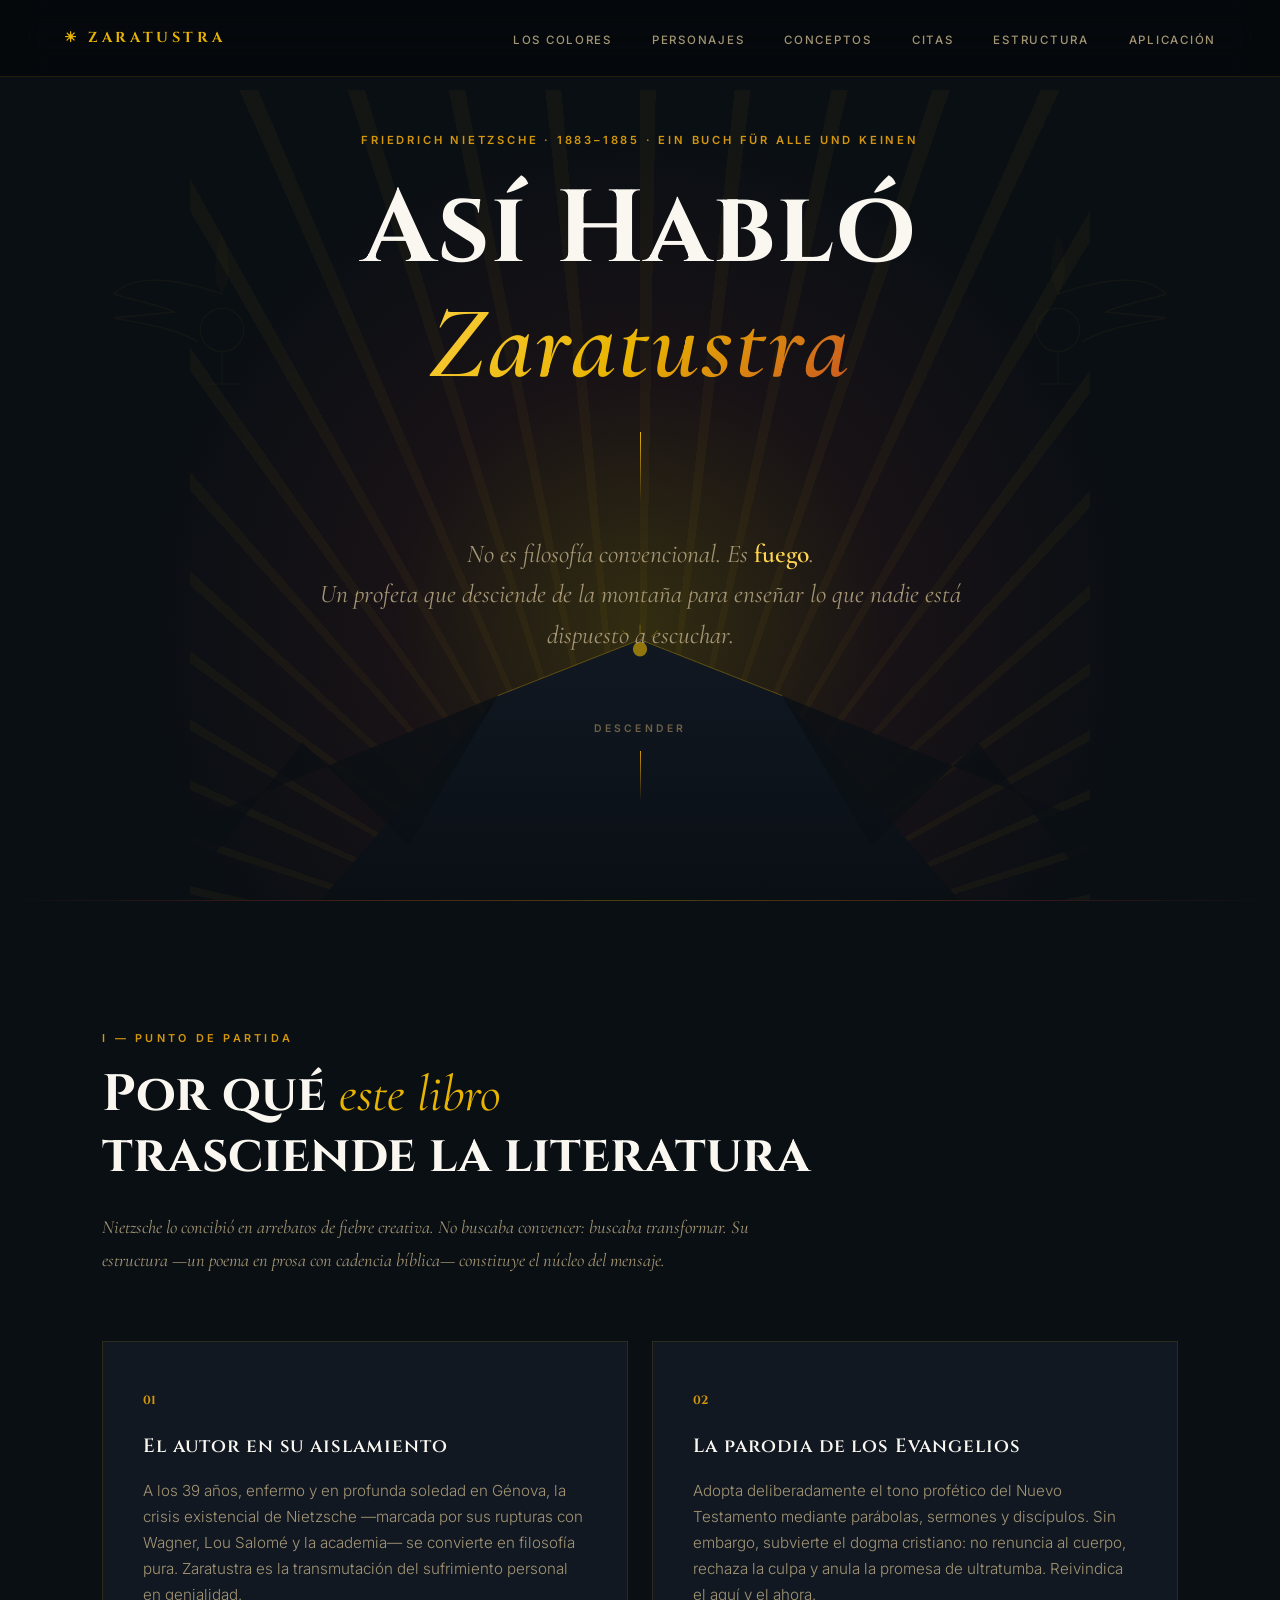
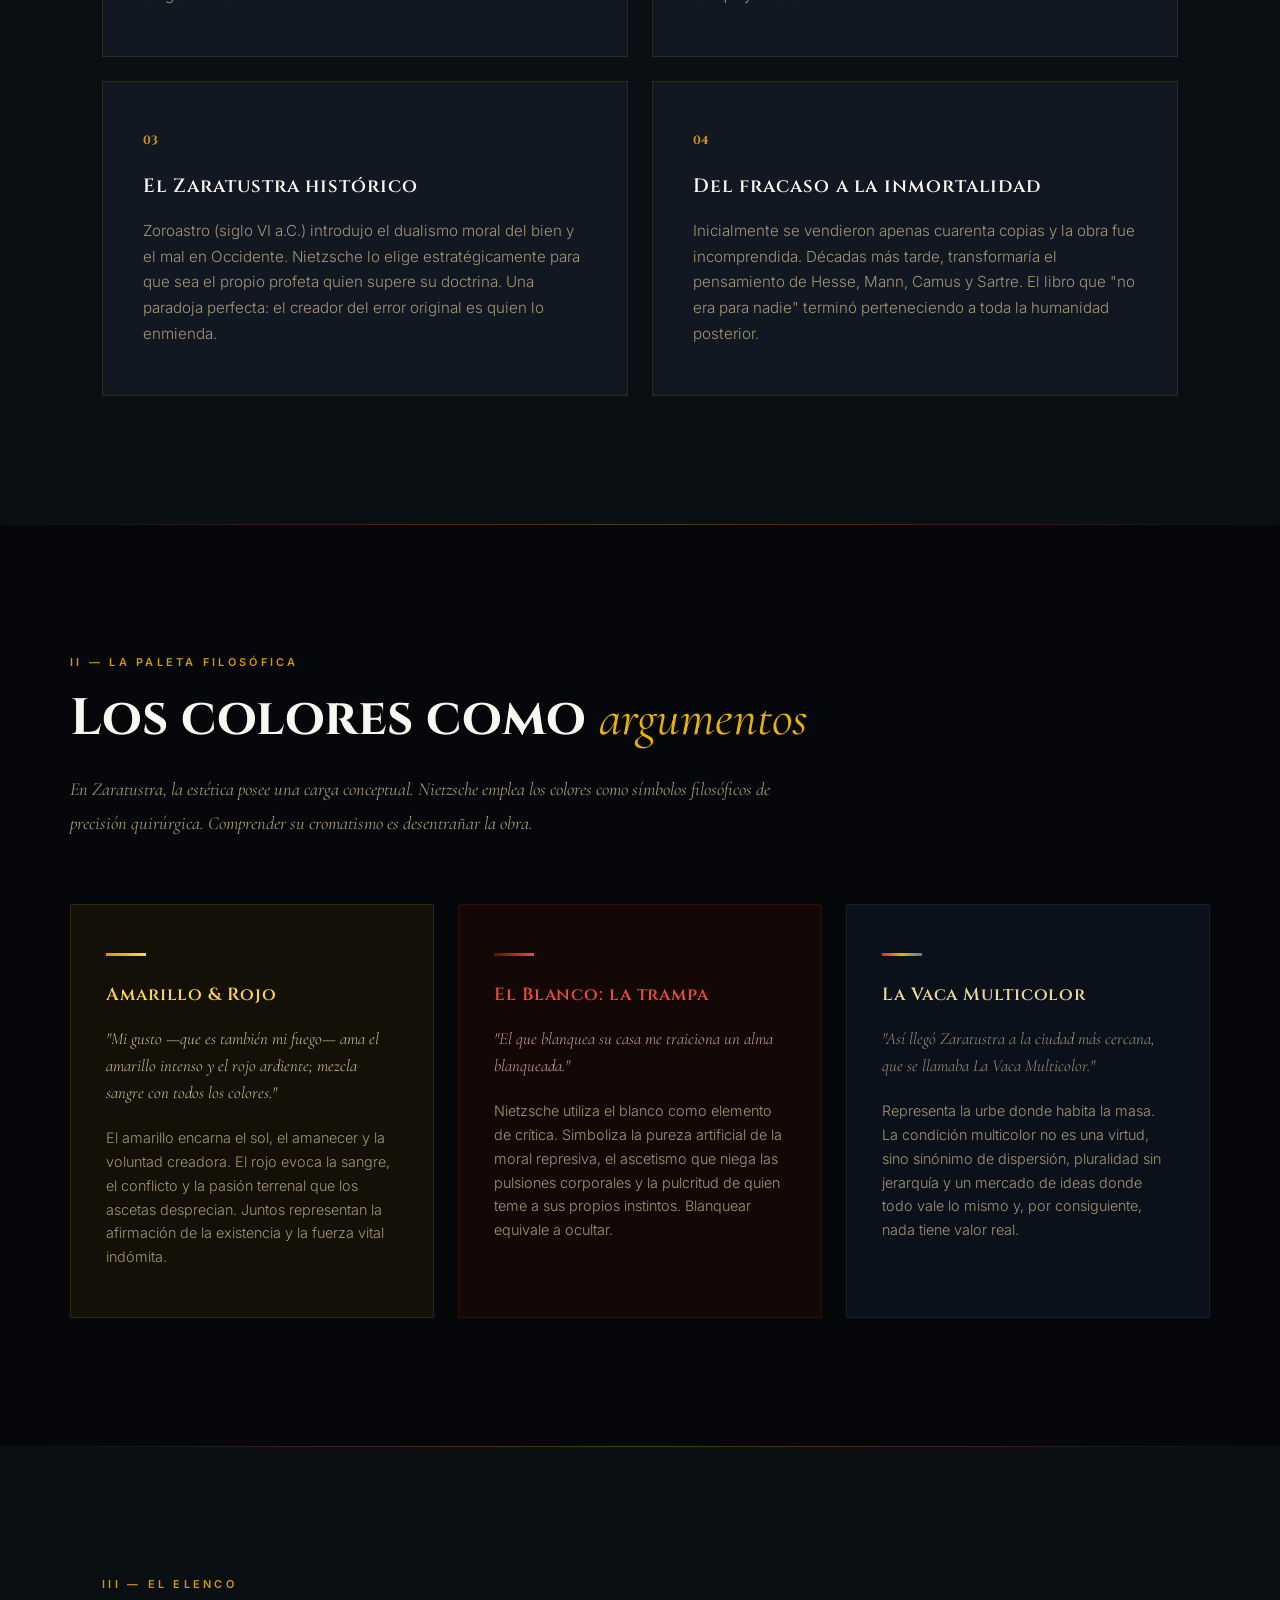
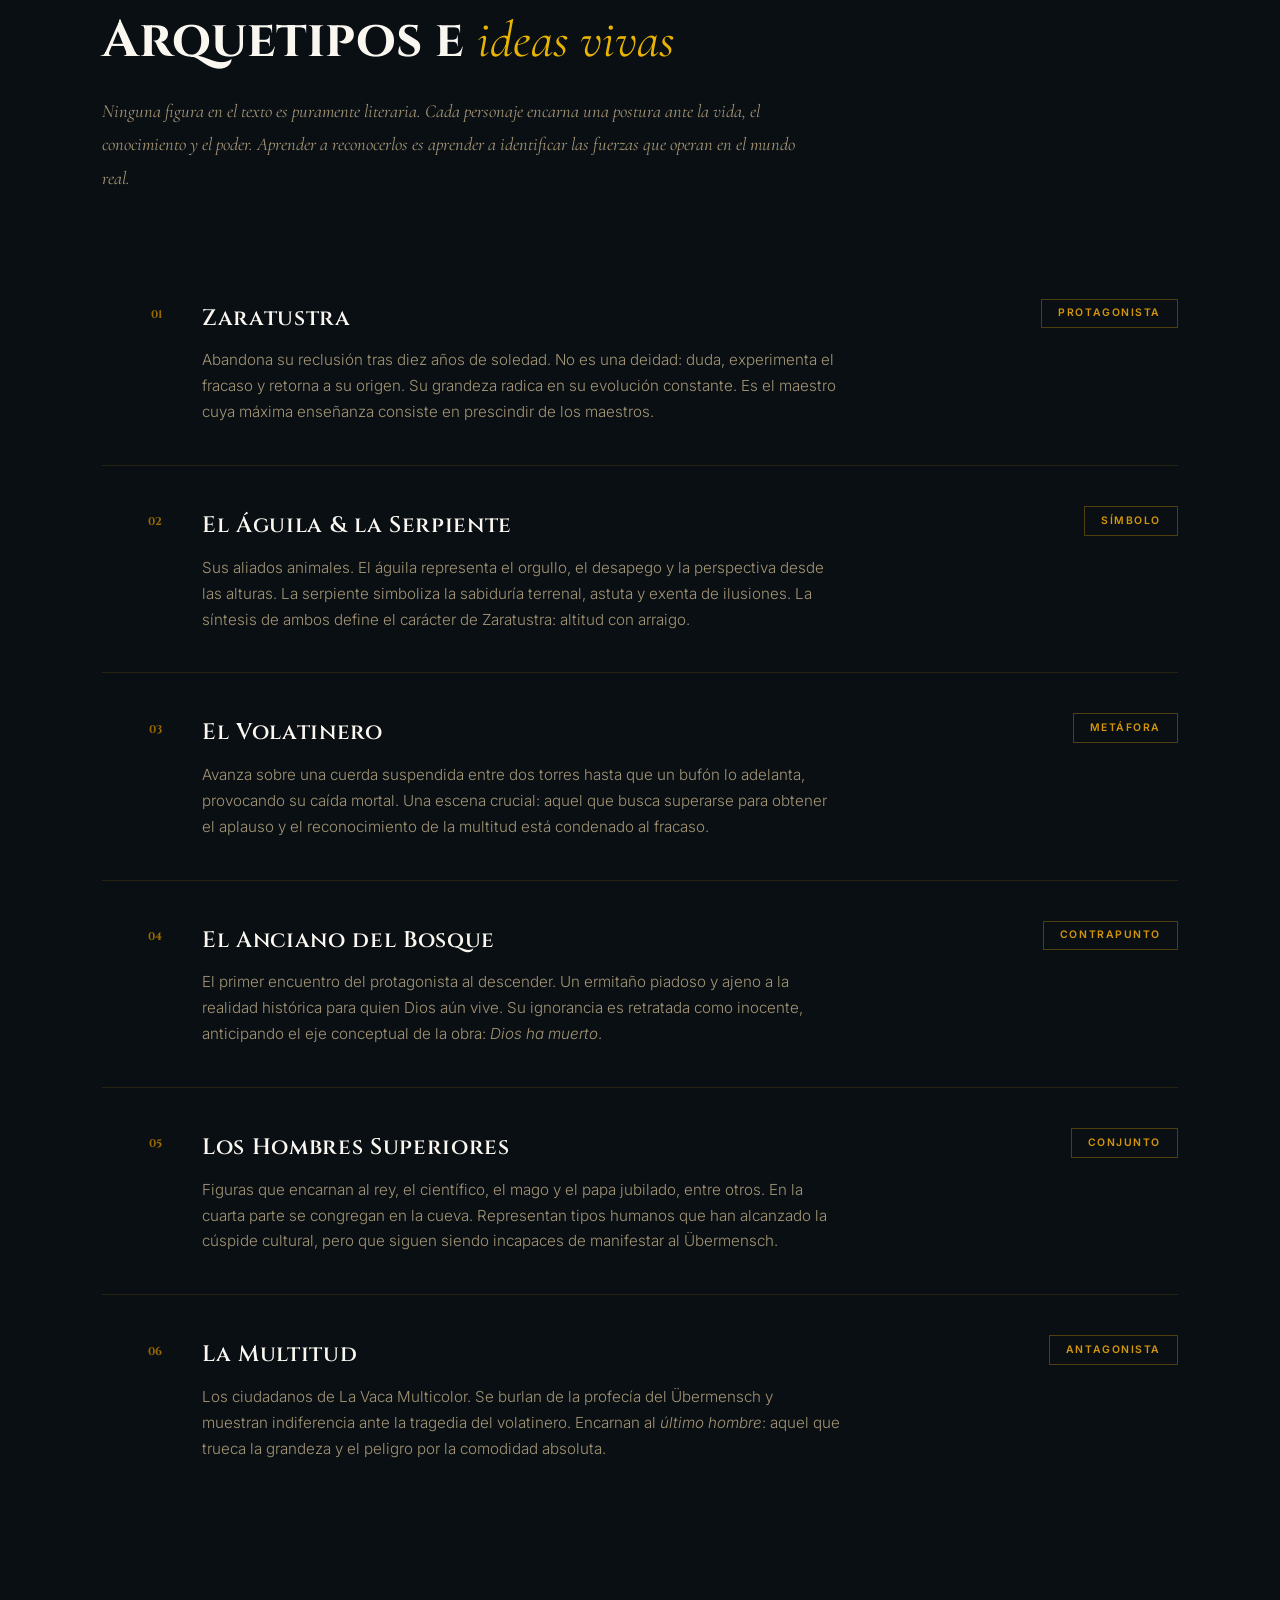
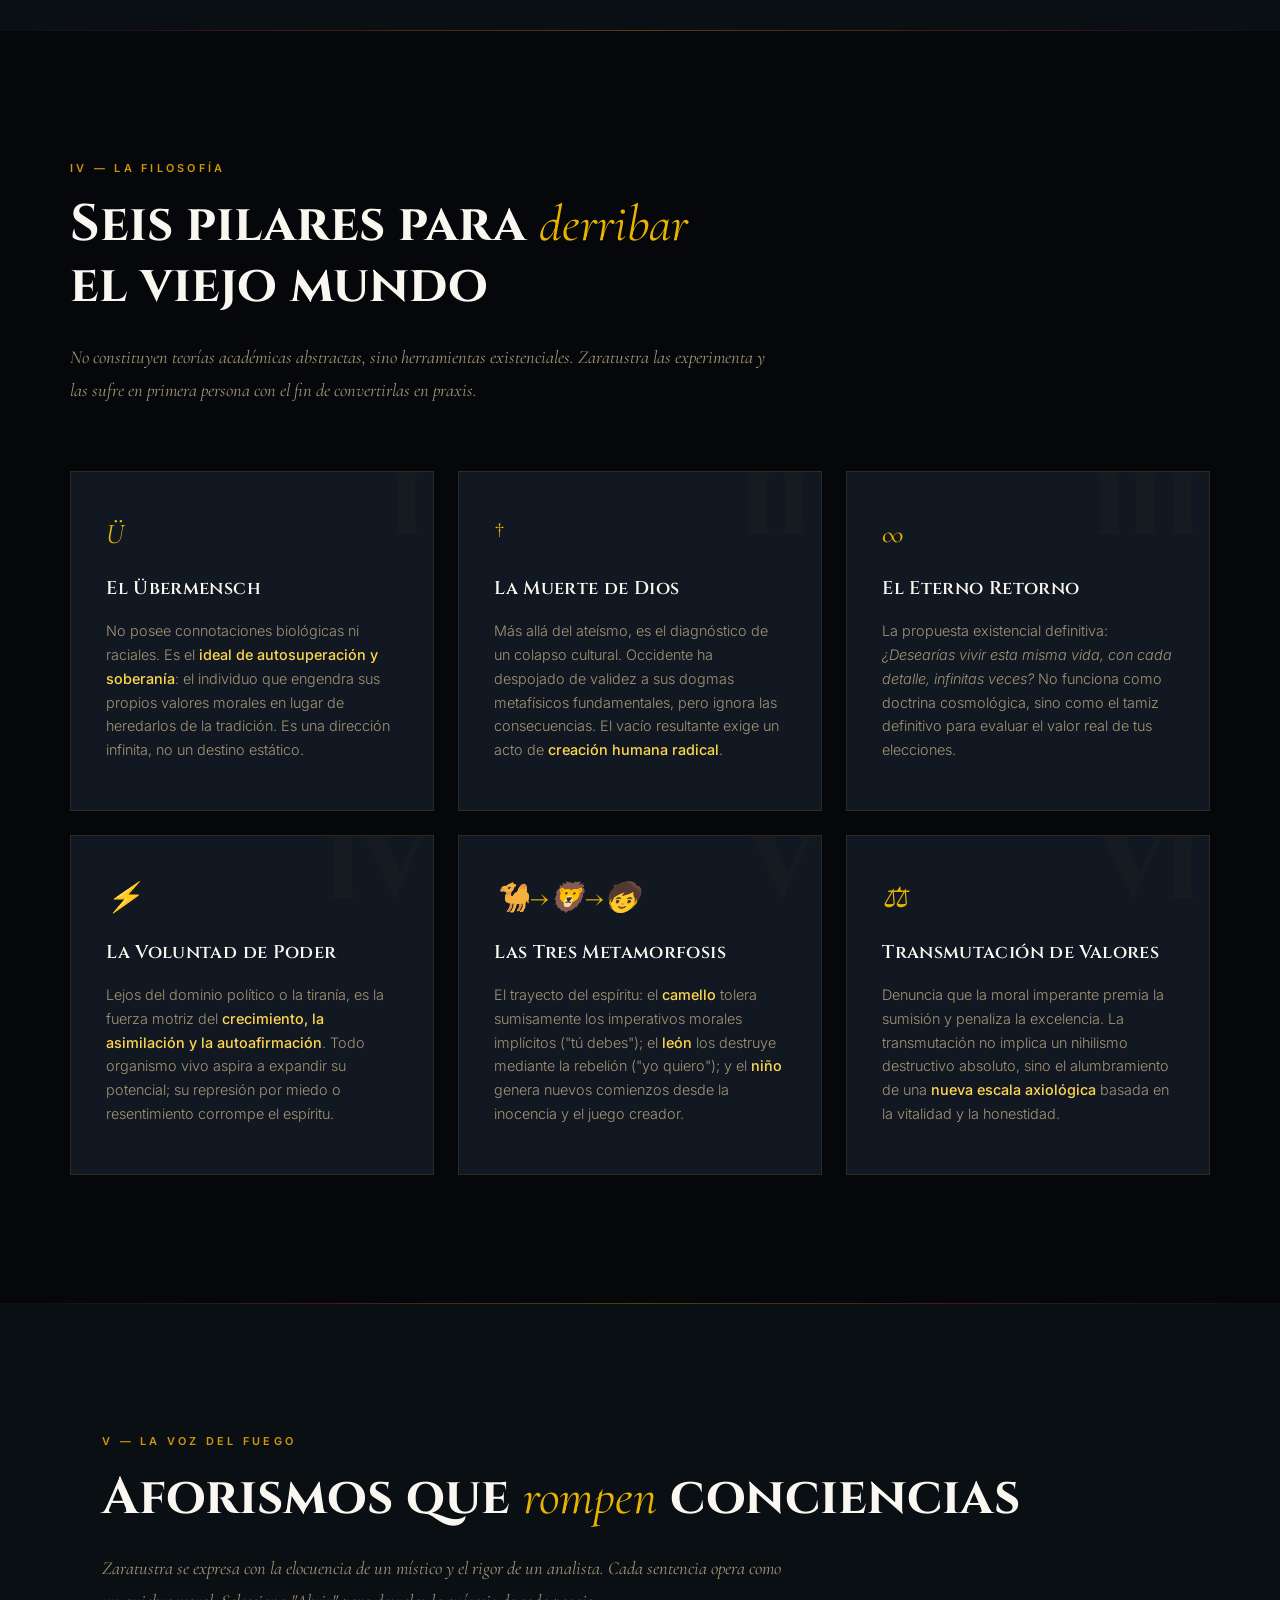
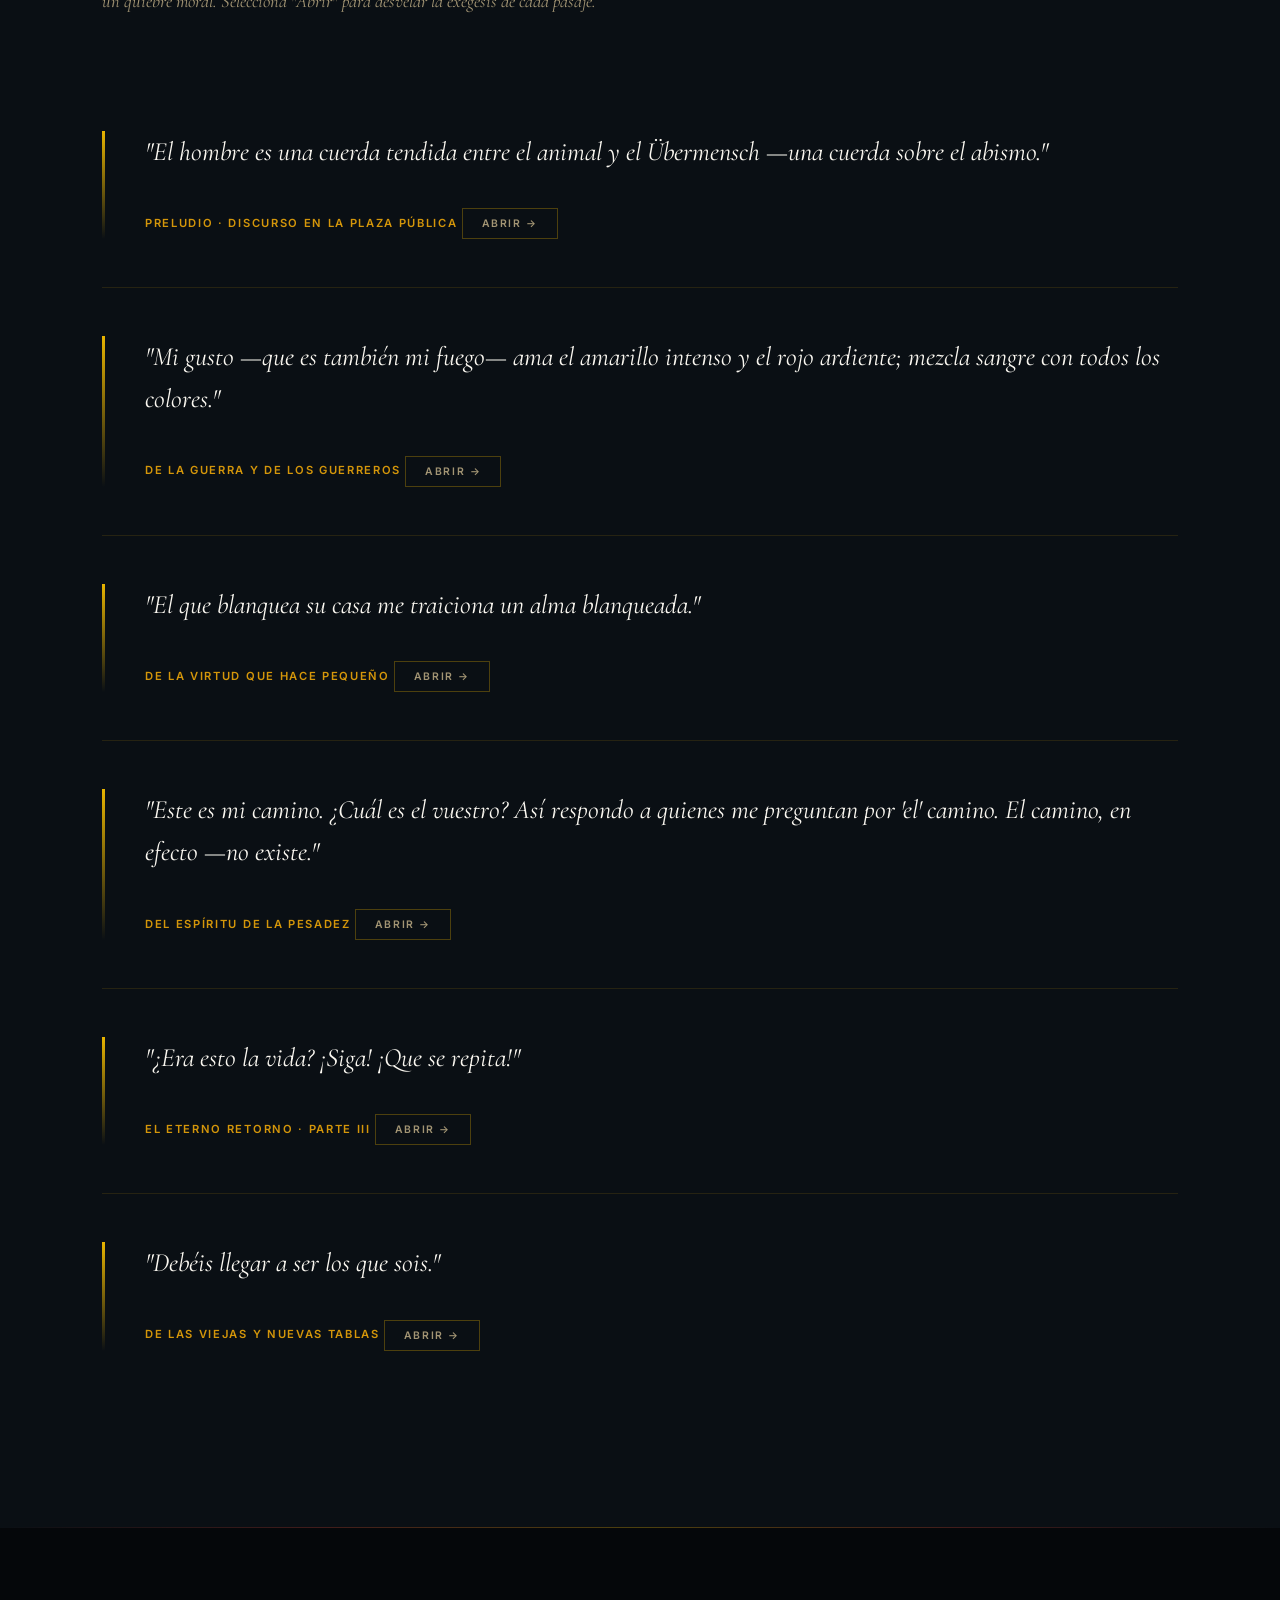
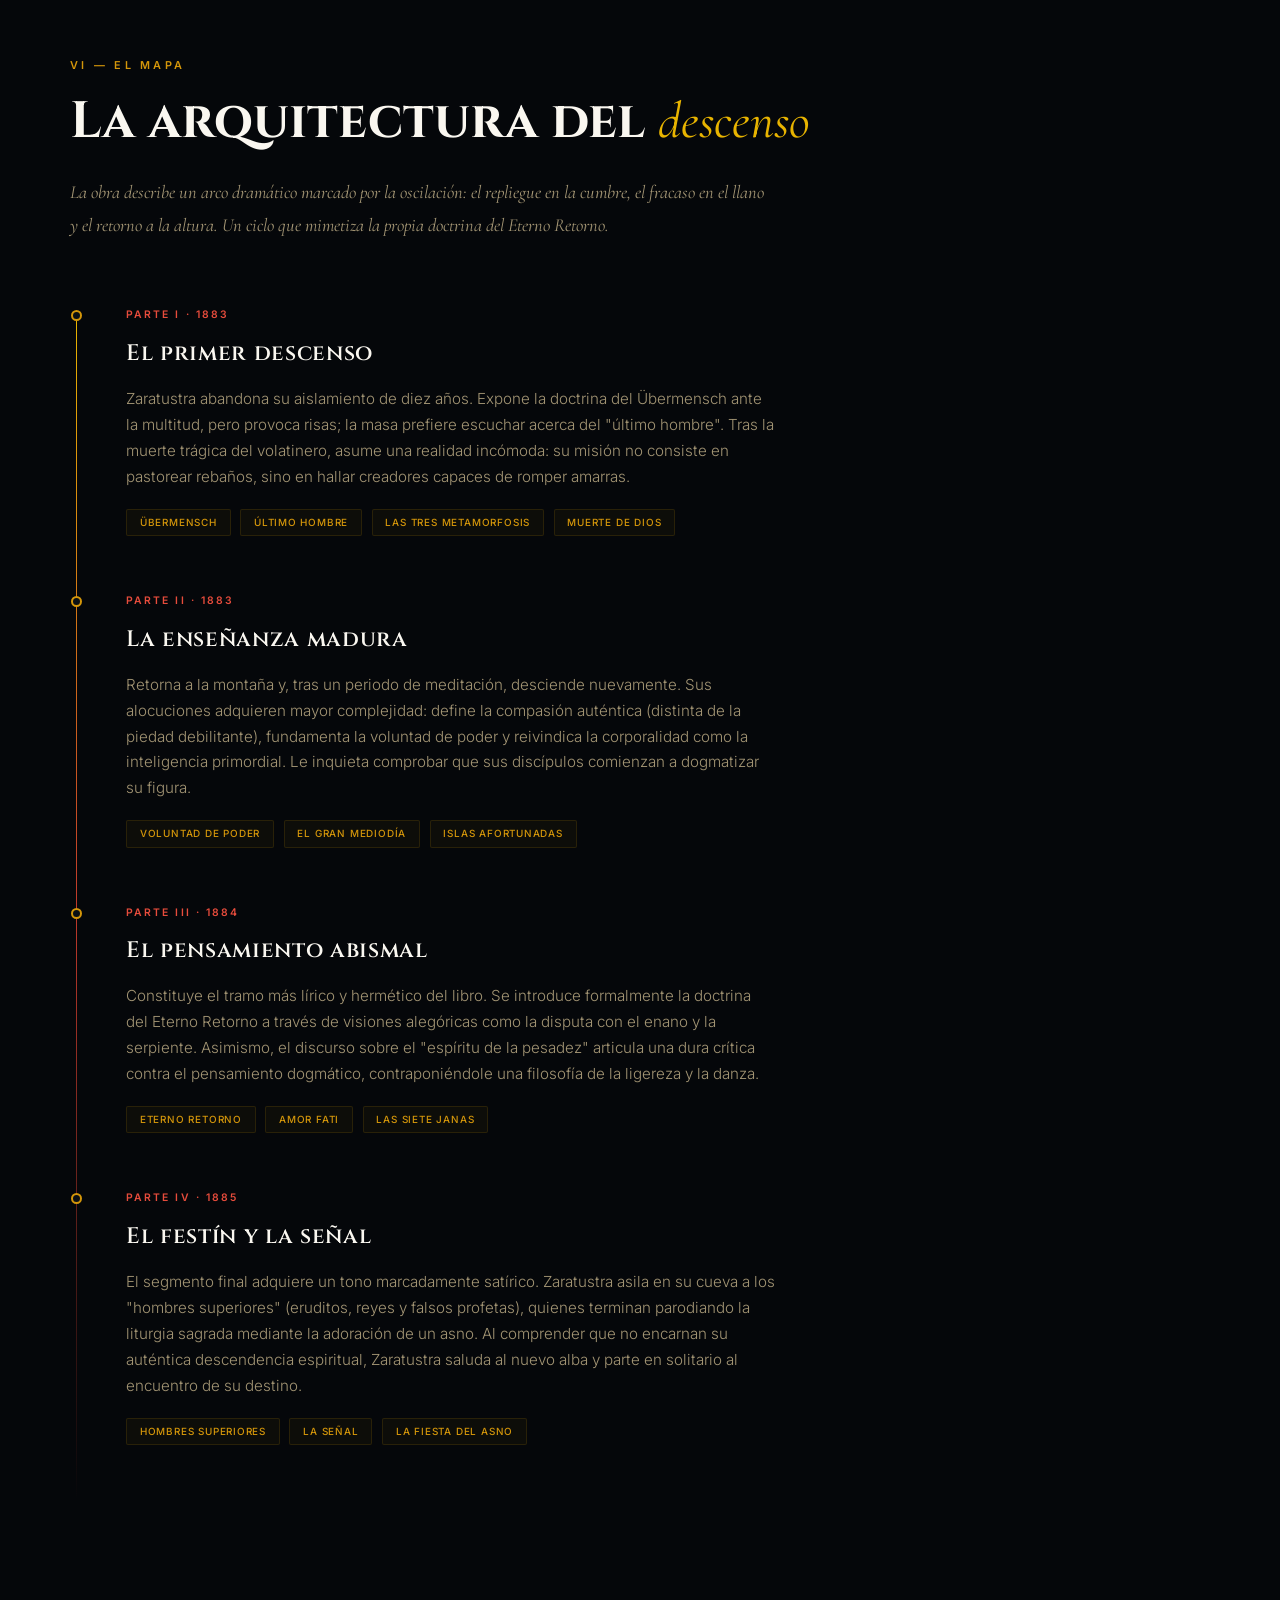
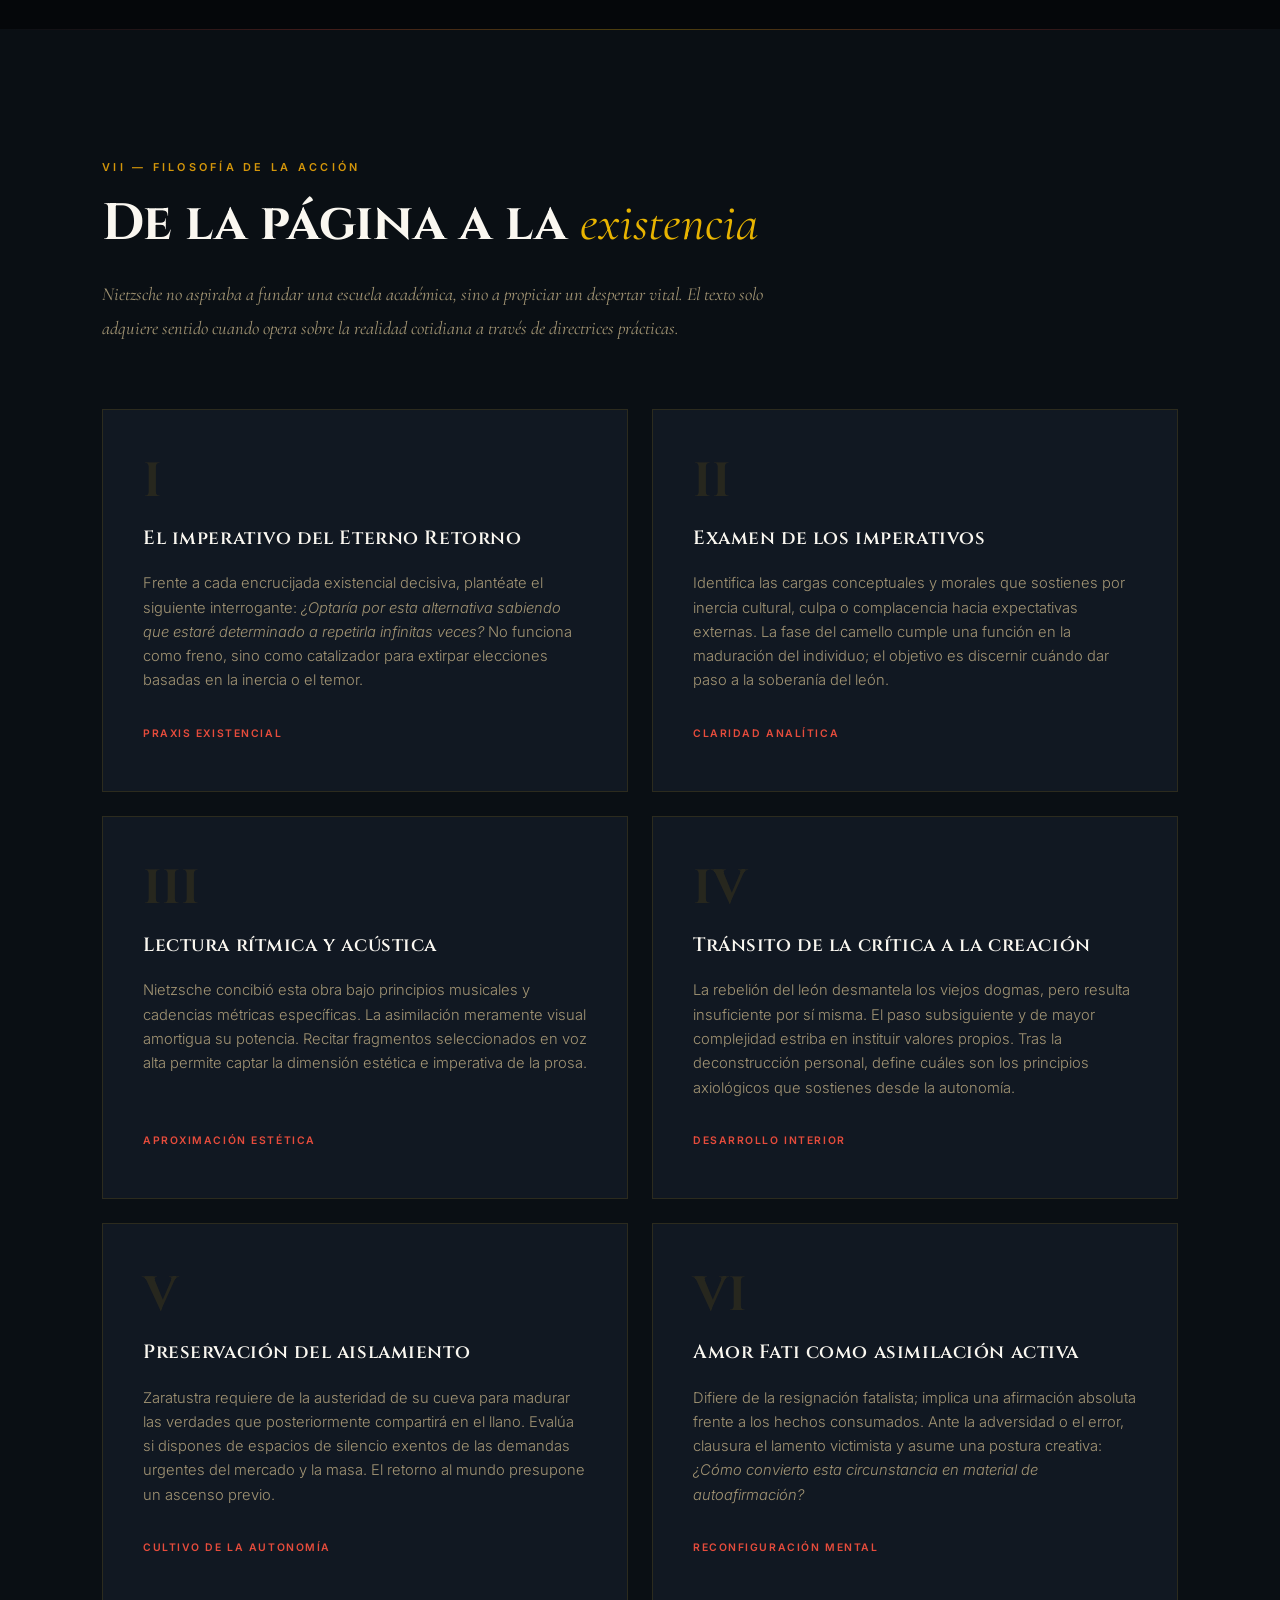
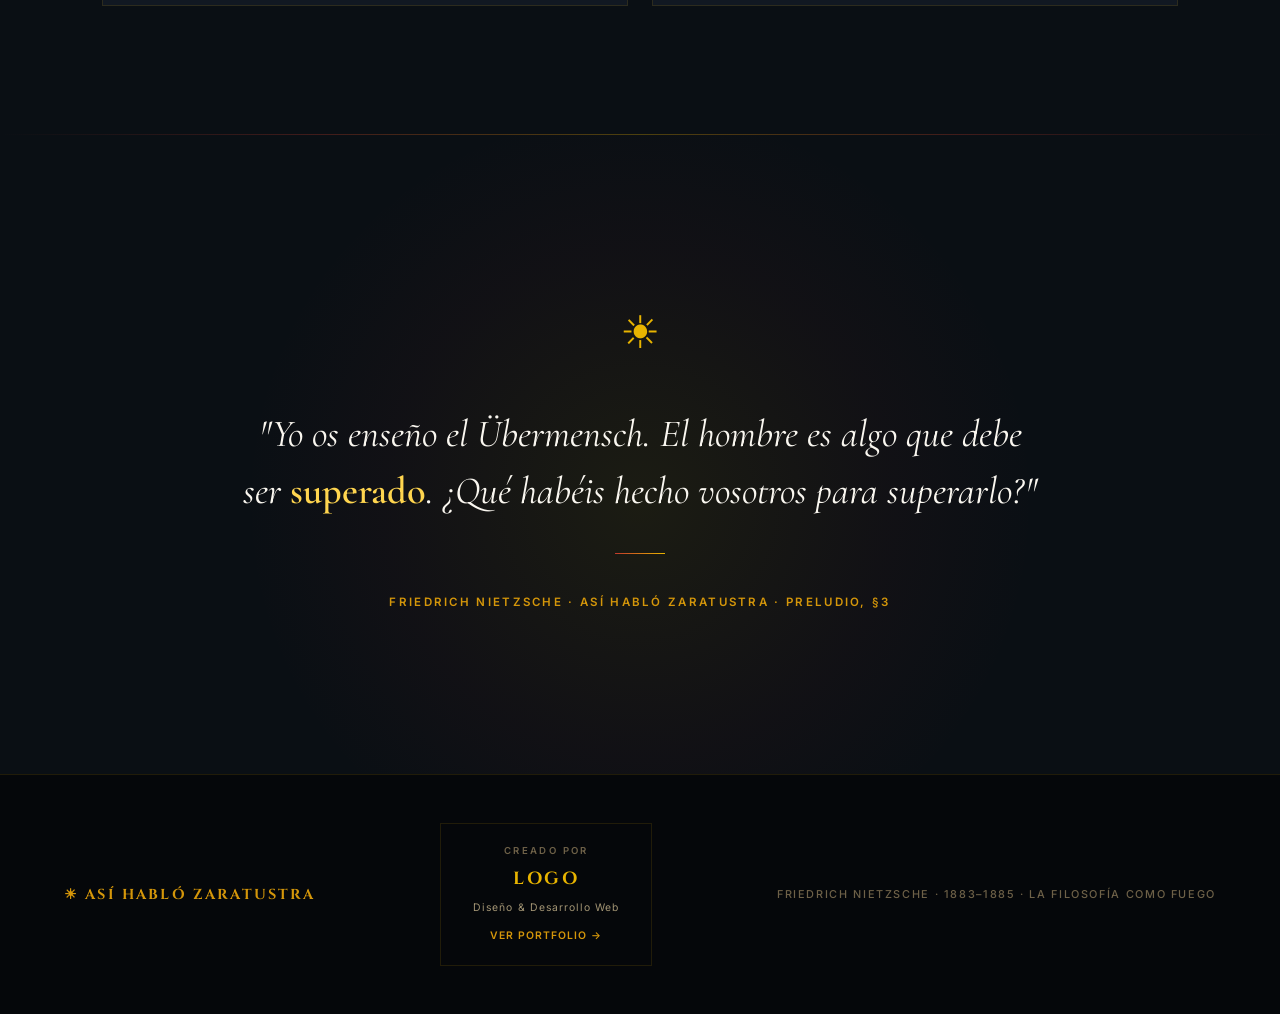
==== commit 1d1b0421: "commit" ====
--- a/index.html
+++ b/index.html
@@ -452,6 +452,12 @@
 
 <footer>
   <span class="foot-logo">☀ ASÍ HABLÓ ZARATUSTRA</span>
+  <div class="foot-credits">
+    <span class="foot-credits-label">Creado por</span>
+    <span class="foot-credits-name">LOGO</span>
+    <span class="foot-credits-role">Diseño &amp; Desarrollo Web</span>
+    <a href="https://logoportfolio.vercel.app/" target="_blank" rel="noopener" class="foot-credits-link">Ver portfolio →</a>
+  </div>
   <span class="foot-text">Friedrich Nietzsche · 1883–1885 · La filosofía como fuego</span>
 </footer>
 
--- a/style.css
+++ b/style.css
@@ -464,6 +464,30 @@
 .foot-logo { font-family: var(--titulo); font-size: 0.9rem; font-weight: 700; letter-spacing: 0.15em; color: var(--amarillo-3); }
 .foot-text { font-family: var(--sans); font-size: 0.68rem; font-weight: 500; letter-spacing: 0.15em; text-transform: uppercase; color: var(--texto-faint); }
 
+.foot-credits {
+  display: flex; flex-direction: column; align-items: center; gap: 0.25rem;
+  border: 1px solid var(--borde); padding: 1.2rem 2rem;
+}
+.foot-credits-label {
+  font-family: var(--sans); font-size: 0.6rem; font-weight: 600;
+  letter-spacing: 0.25em; text-transform: uppercase; color: var(--texto-faint);
+}
+.foot-credits-name {
+  font-family: var(--titulo); font-size: 1.1rem; font-weight: 700;
+  letter-spacing: 0.15em; color: var(--amarillo);
+}
+.foot-credits-role {
+  font-family: var(--sans); font-size: 0.65rem; font-weight: 400;
+  letter-spacing: 0.1em; color: var(--texto-dim);
+}
+.foot-credits-link {
+  font-family: var(--sans); font-size: 0.65rem; font-weight: 600;
+  letter-spacing: 0.1em; text-transform: uppercase;
+  color: var(--amarillo-3); text-decoration: none;
+  margin-top: 0.4rem; transition: color var(--trans);
+}
+.foot-credits-link:hover { color: var(--amarillo-2); }
+
 /* ─── EFECTO REVEAL (SCROLL ANIMATION) ─── */
 .rv { opacity: 0; transform: translateY(20px); transition: opacity 0.8s cubic-bezier(0.16, 1, 0.3, 1), transform 0.8s cubic-bezier(0.16, 1, 0.3, 1); }
 .rv.on { opacity: 1; transform: translateY(0); }
@@ -488,7 +512,7 @@
   .ctx-grid, .colores-grid, .concepts, .apply-grid { grid-template-columns: 1fr; gap: 1.2rem; }
   .char { grid-template-columns: 40px 1fr; gap: 1.5rem; }
   .char-rol { display: none; }
-  footer { flex-direction: column; gap: 1rem; text-align: center; padding: 2.5rem 1.5rem; }
+  footer { flex-direction: column; gap: 1.5rem; text-align: center; padding: 2.5rem 1.5rem; }
   .faravahar-deco, .faravahar-deco-left { display: none; }
   .hero-mountain { height: 200px; }
 }
